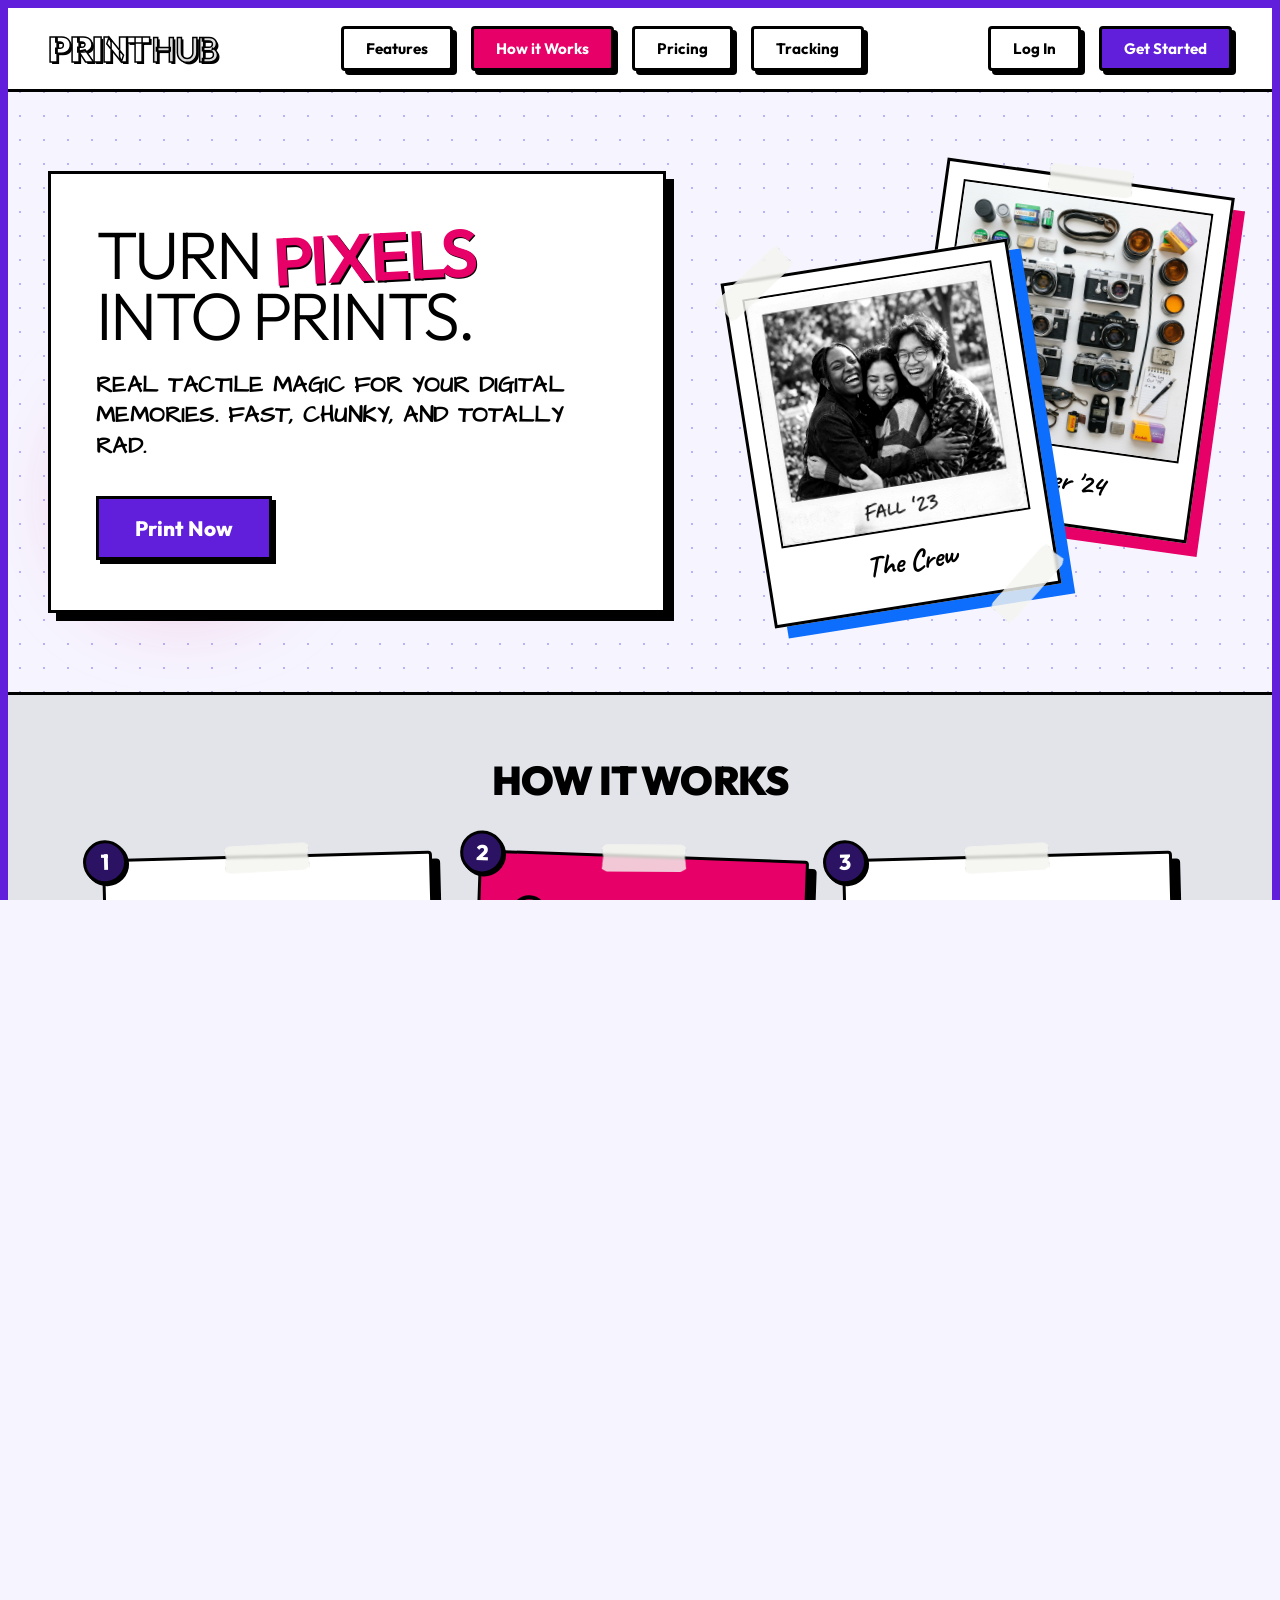
==== index.html @ 93bce0e7 "New Ui" ====
<!DOCTYPE html>
<html lang="en">
<head>
    <meta charset="UTF-8">
    <meta name="viewport" content="width=device-width, initial-scale=1.0">
    <meta name="description" content="PrintHub - Real tactile magic for your digital memories. Fast, chunky, and totally rad. Turn pixels into beautiful polaroids and prints.">
    <title>PrintHub - Turn Pixels Into Prints</title>
    <link rel="stylesheet" href="style.css">
</head>
<body>
    <!-- Main Outer Wrapper with Premium Purple Border -->
    <div class="page-wrapper">
        <!-- Background Grid & Glowing Blobs -->
        <div class="grid-overlay"></div>
        <div class="glow-blob blob-top-left"></div>
        <div class="glow-blob blob-bottom-right"></div>
        
        <!-- Floating tape strip on the left -->
        <div class="floating-tape-left"></div>

        <!-- Navigation Header -->
        <header class="main-header">
            <div class="header-container">
                <!-- Logo -->
                <a href="#" class="logo">
                    <span class="logo-text">PRINT</span><span class="logo-subtext">HUB</span>
                </a>

                <!-- Nav Menu -->
                <nav class="nav-menu">
                    <a href="#features" class="nav-btn"><span>Features</span></a>
                    <a href="#how-it-works" class="nav-btn btn-pink"><span>How it Works</span></a>
                    <a href="#pricing" class="nav-btn"><span>Pricing</span></a>
                    <a href="#tracking" class="nav-btn"><span>Tracking</span></a>
                </nav>

                <!-- Auth / CTA Actions -->
                <div class="auth-actions">
                    <a href="#login" class="nav-btn login-btn"><span>Log In</span></a>
                    <a href="#get-started" class="nav-btn cta-btn"><span>Get Started</span></a>
                </div>
                
                <!-- Mobile Menu Toggle -->
                <button class="mobile-toggle" aria-label="Toggle Menu">
                    <span class="bar"></span>
                    <span class="bar"></span>
                    <span class="bar"></span>
                </button>
            </div>
        </header>

        <!-- Hero Section -->
        <main class="hero-section">
            <div class="hero-container">
                <!-- Left Content Card -->
                <div class="hero-left-card">
                    <div class="card-content">
                        <h1 class="main-title">
                            TURN <span class="text-pink">PIXELS</span><br>INTO PRINTS.
                        </h1>
                        <p class="subtitle-text">
                            Real tactile magic for your digital memories. Fast, chunky, and totally rad.
                        </p>
                        <button class="print-now-btn">
                            Print Now
                        </button>
                    </div>
                </div>

                <!-- Right Polaroids Layout -->
                <div class="hero-right-polaroids">
                    <!-- Polaroid 1 (Summer '24 - Pink Shadow, Tilted Right) -->
                    <div class="polaroid-card polaroid-summer" id="polaroid-summer">
                        <div class="tape tape-top"></div>
                        <div class="polaroid-inner">
                            <div class="polaroid-image-wrapper">
                                <img src="assets/summer_gear.png" alt="Vintage photography gear flat lay" class="polaroid-img">
                            </div>
                            <div class="polaroid-caption">
                                Summer '24
                            </div>
                        </div>
                    </div>

                    <!-- Polaroid 2 (The Crew - Blue Shadow, Tilted Left) -->
                    <div class="polaroid-card polaroid-crew" id="polaroid-crew">
                        <div class="tape tape-top-left"></div>
                        <div class="tape tape-bottom-right"></div>
                        <div class="polaroid-inner">
                            <div class="polaroid-image-wrapper">
                                <img src="assets/the_crew.png" alt="Three friends smiling together in black and white" class="polaroid-img">
                            </div>
                            <div class="polaroid-caption">
                                The Crew
                            </div>
                        </div>
                    </div>
                </div>
            </div>
        </main>

        <!-- How It Works Section -->
        <section class="how-it-works" id="how-it-works">
            <h2 class="section-title">HOW IT WORKS</h2>
            
            <div class="steps-container">
                <!-- Step 1: Upload -->
                <div class="step-card card-tilt-left" id="step-1">
                    <span class="step-number">1</span>
                    <div class="tape tape-top"></div>
                    <div class="step-icon">
                        <!-- File Upload Icon -->
                        <svg xmlns="http://www.w3.org/2000/svg" width="38" height="38" viewBox="0 0 24 24" fill="none" stroke="#0d6efd" stroke-width="2.5" stroke-linecap="round" stroke-linejoin="round">
                            <path d="M14 2H6a2 2 0 0 0-2 2v16a2 2 0 0 0 2 2h12a2 2 0 0 0 2-2V8z"></path>
                            <polyline points="14 2 14 8 20 8"></polyline>
                            <line x1="12" y1="18" x2="12" y2="12"></line>
                            <polyline points="9 15 12 12 15 15"></polyline>
                        </svg>
                    </div>
                    <h3 class="step-title">Upload</h3>
                    <p class="step-desc">Dump your camera roll. We take JPEGs, PNGs, and HEICs.</p>
                </div>

                <!-- Step 2: Customize (Pink Background) -->
                <div class="step-card card-tilt-right step-pink" id="step-2">
                    <span class="step-number">2</span>
                    <div class="tape tape-top"></div>
                    <div class="step-icon">
                        <!-- Palette Icon -->
                        <svg xmlns="http://www.w3.org/2000/svg" width="38" height="38" viewBox="0 0 24 24" fill="none" stroke="#000" stroke-width="2.5" stroke-linecap="round" stroke-linejoin="round">
                            <path d="M12 22C17.5228 22 22 17.5228 22 12C22 6.47715 17.5228 2 12 2C6.47715 2 2 6.47715 2 12C2 14.7255 3.09032 17.1962 4.85857 19C5.03345 19.1749 5.09901 19.4318 5.02102 19.6817C4.85333 20.2185 4.96558 20.8021 5.37279 21.2093C5.78 21.6166 6.36359 21.7288 6.90042 21.5611C7.1503 21.4831 7.40726 21.5487 7.58214 21.7236C9.38597 23.5274 11.8745 22.0003 12 22Z"></path>
                            <circle cx="7.5" cy="10.5" r="1.5" fill="#000"></circle>
                            <circle cx="11.5" cy="7.5" r="1.5" fill="#000"></circle>
                            <circle cx="16.5" cy="9.5" r="1.5" fill="#000"></circle>
                            <circle cx="15.5" cy="14.5" r="1.5" fill="#000"></circle>
                        </svg>
                    </div>
                    <h3 class="step-title">Customize</h3>
                    <p class="step-desc">Add text, stickers, and zine-style borders to make it yours.</p>
                </div>

                <!-- Step 3: Receive -->
                <div class="step-card card-tilt-left" id="step-3">
                    <span class="step-number">3</span>
                    <div class="tape tape-top"></div>
                    <div class="step-icon">
                        <!-- Delivery Truck Icon -->
                        <svg xmlns="http://www.w3.org/2000/svg" width="38" height="38" viewBox="0 0 24 24" fill="none" stroke="#0d6efd" stroke-width="2.5" stroke-linecap="round" stroke-linejoin="round">
                            <rect x="1" y="3" width="15" height="13"></rect>
                            <polygon points="16 8 20 8 23 11 23 16 16 16 16 8"></polygon>
                            <circle cx="5.5" cy="18.5" r="2.5"></circle>
                            <circle cx="18.5" cy="18.5" r="2.5"></circle>
                        </svg>
                    </div>
                    <h3 class="step-title">Receive</h3>
                    <p class="step-desc">Get a chunky, physical package delivered to your door in days.</p>
                </div>
            </div>
        </section>

        <!-- Make It Personal Section -->
        <section class="personal-section" id="features">
            <div class="personal-container">
                <!-- Left Column: Stack of Polaroids -->
                <div class="personal-left">
                    <div class="polaroid-stack-container">
                        <!-- Back Card 2 (Pink/Red Shadow Element) -->
                        <div class="stack-back-card-red"></div>
                        
                        <!-- Back Card 1 (Purple Border Element) -->
                        <div class="stack-back-card-purple"></div>

                        <!-- Front Card (Spotify Scan Polaroid) -->
                        <div class="stack-front-card">
                            <div class="polaroid-inner">
                                <div class="music-artwork-wrapper">
                                    <img src="assets/miss_you.png" alt="Road trip with friends at sunset" class="polaroid-img">
                                </div>
                                <div class="personal-caption">
                                    <span class="heart-icon">
                                        <svg xmlns="http://www.w3.org/2000/svg" width="16" height="16" viewBox="0 0 24 24" fill="#e60067" stroke="#e60067" stroke-width="2">
                                            <path d="M20.84 4.61a5.5 5.5 0 0 0-7.78 0L12 5.67l-1.06-1.06a5.5 5.5 0 0 0-7.78 7.78l1.06 1.06L12 21.23l7.78-7.78 1.06-1.06a5.5 5.5 0 0 0 0-7.78z"></path>
                                        </svg>
                                    </span>
                                    Miss you guys!
                                </div>
                                <!-- Spotify Scan Bar -->
                                <div class="spotify-scan-bar">
                                    <svg xmlns="http://www.w3.org/2000/svg" width="18" height="18" viewBox="0 0 24 24" fill="none" stroke="currentColor" stroke-width="2" stroke-linecap="round" stroke-linejoin="round" class="music-list-icon">
                                        <line x1="9" y1="18" x2="9" y2="8"></line>
                                        <line x1="17" y1="13" x2="17" y2="3"></line>
                                        <path d="M9 8c0-1.5 1.5-3 3-3h5v5h-5c-1.5 0-3-1.5-3-3z"></path>
                                        <circle cx="6" cy="18" r="3"></circle>
                                        <circle cx="14" cy="13" r="3"></circle>
                                    </svg>
                                    <span class="scan-text">Scan to play "Our Song"</span>
                                </div>
                            </div>
                        </div>
                    </div>
                </div>

                <!-- Right Column: Info Card -->
                <div class="personal-right">
                    <div class="personal-info-card">
                        <div class="tape tape-top"></div>
                        <h2 class="personal-title">
                            MAKE IT <span class="highlight-yellow">PERSONAL</span>
                        </h2>
                        
                        <p class="personal-subtitle">
                            Go beyond the image. We add the tactile details that make a print a keepsake.
                        </p>

                        <div class="features-list">
                            <!-- Feature 1: Handwritten Notes -->
                            <div class="feature-item">
                                <div class="feature-icon-box icon-purple">
                                    <!-- Pen Icon -->
                                    <svg xmlns="http://www.w3.org/2000/svg" width="22" height="22" viewBox="0 0 24 24" fill="none" stroke="#611fdb" stroke-width="2.5" stroke-linecap="round" stroke-linejoin="round">
                                        <path d="M12 20h9"></path>
                                        <path d="M16.5 3.5a2.121 2.121 0 0 1 3 3L7 19l-4 1 1-4L16.5 3.5z"></path>
                                    </svg>
                                </div>
                                <div class="feature-text">
                                    <h3>Handwritten Notes</h3>
                                    <p>Add a custom message printed in a realistic marker font on the back.</p>
                                </div>
                            </div>

                            <!-- Feature 2: Spotify Codes -->
                            <div class="feature-item">
                                <div class="feature-icon-box icon-pink">
                                    <!-- Scan/Spotify Wave Icon -->
                                    <svg xmlns="http://www.w3.org/2000/svg" width="22" height="22" viewBox="0 0 24 24" fill="none" stroke="#e60067" stroke-width="2.5" stroke-linecap="round" stroke-linejoin="round">
                                        <path d="M3 7V5a2 2 0 0 1 2-2h2"></path>
                                        <path d="M17 3h2a2 2 0 0 1 2 2v2"></path>
                                        <path d="M21 17v2a2 2 0 0 1-2 2h-2"></path>
                                        <path d="M7 21H5a2 2 0 0 1-2-2v-2"></path>
                                        <rect x="7" y="7" width="10" height="10" rx="1"></rect>
                                    </svg>
                                </div>
                                <div class="feature-text">
                                    <h3>Spotify Codes</h3>
                                    <p>Link a specific song or playlist directly to your photo.</p>
                                </div>
                            </div>

                            <!-- Feature 3: Vintage Tags -->
                            <div class="feature-item">
                                <div class="feature-icon-box icon-blue">
                                    <!-- Tag Icon -->
                                    <svg xmlns="http://www.w3.org/2000/svg" width="22" height="22" viewBox="0 0 24 24" fill="none" stroke="#0d6efd" stroke-width="2.5" stroke-linecap="round" stroke-linejoin="round">
                                        <path d="M20.59 13.41l-7.17 7.17a2 2 0 0 1-2.83 0L2 12V2h10l8.59 8.59a2 2 0 0 1 0 2.82z"></path>
                                        <line x1="7" y1="7" x2="7.01" y2="7"></line>
                                    </svg>
                                </div>
                                <div class="feature-text">
                                    <h3>Vintage Tags</h3>
                                    <p>Date and location stamps applied with a retro typewriter aesthetic.</p>
                                </div>
                            </div>
                        </div>
                    </div>
                </div>
            </div>
        </section>

        <!-- Track It Live Section -->
        <section class="track-live" id="tracking">
            <div class="track-live-container">
                <!-- Left Column: Tracking Intro -->
                <div class="track-live-left">
                    <div class="track-card">
                        <h2 class="track-title">
                            TRACK IT <span class="text-purple">LIVE</span>
                        </h2>
                        <p class="track-desc">
                            No boring email updates. Get real-time, sassy notifications from our Telegram bot as your prints are developed, packed, and shipped.
                        </p>
                        <button class="connect-bot-btn">
                            <!-- Bot Icon -->
                            <svg xmlns="http://www.w3.org/2000/svg" width="20" height="20" viewBox="0 0 24 24" fill="none" stroke="currentColor" stroke-width="2.5" stroke-linecap="round" stroke-linejoin="round" class="bot-icon">
                                <path d="M12 8V4H8"></path>
                                <rect x="3" y="8" width="18" height="12" rx="2"></rect>
                                <circle cx="8" cy="13" r="1.5"></circle>
                                <circle cx="16" cy="13" r="1.5"></circle>
                                <line x1="6" y1="17" x2="18" y2="17"></line>
                            </svg>
                            Connect Bot
                        </button>
                    </div>
                </div>

                <!-- Right Column: Telegram Chat Mockup -->
                <div class="track-live-right">
                    <div class="telegram-chat-card">
                        <!-- Chat Header -->
                        <div class="chat-header">
                            <div class="bot-avatar">
                                <!-- Colored Bot Avatar SVG -->
                                <svg xmlns="http://www.w3.org/2000/svg" width="22" height="22" viewBox="0 0 24 24" fill="none" stroke="#fff" stroke-width="2.5" stroke-linecap="round" stroke-linejoin="round">
                                    <rect x="3" y="11" width="18" height="10" rx="2"></rect>
                                    <circle cx="12" cy="5" r="2"></circle>
                                    <path d="M12 7v4"></path>
                                    <line x1="8" y1="16" x2="8.01" y2="16"></line>
                                    <line x1="16" y1="16" x2="16.01" y2="16"></line>
                                </svg>
                            </div>
                            <div class="bot-details">
                                <div class="bot-name">PrintHub Bot</div>
                                <div class="bot-status">Online</div>
                            </div>
                        </div>

                        <!-- Divider line -->
                        <div class="chat-divider"></div>

                        <!-- Message Thread -->
                        <div class="chat-thread">
                            <!-- Message 1 (Received) -->
                            <div class="chat-msg msg-received">
                                <p class="msg-content">Yo! Your prints are in the darkroom. 📷</p>
                                <span class="msg-time">10:42 AM</span>
                            </div>

                            <!-- Message 2 (Sent) -->
                            <div class="chat-msg msg-sent">
                                <p class="msg-content">Awesome, can't wait!</p>
                                <span class="msg-time">10:45 AM</span>
                            </div>

                            <!-- Message 3 (Received) -->
                            <div class="chat-msg msg-received">
                                <p class="msg-content">Packed and slapped with a shipping label. Tracking: #RAD12345 📦🚀</p>
                                <span class="msg-time">2:15 PM</span>
                            </div>
                        </div>
                    </div>
                </div>
            </div>
        </section>

        <!-- Testimonial Section -->
        <section class="testimonial-section" id="pricing">
            <div class="testimonial-container">
                <div class="testimonial-card">
                    <div class="tape tape-top"></div>
                    <!-- Double Quote Visual Icon SVG -->
                    <div class="quote-icon-container">
                        <svg xmlns="http://www.w3.org/2000/svg" width="60" height="60" viewBox="0 0 24 24" fill="#fbcfe8">
                            <path d="M14.017 21v-7.391c0-5.704 3.731-9.57 8.983-10.609l.995 2.151c-2.432.917-3.995 3.638-3.995 5.849h4v10h-9.983zm-14.017 0v-7.391c0-5.704 3.748-9.57 9-10.609l.996 2.151c-2.433.917-3.996 3.638-3.996 5.849h3.983v10h-9.983z"></path>
                        </svg>
                    </div>
                    <blockquote class="testimonial-quote">
                        "Honestly, getting these in the mail felt like 1998 all over again. The quality is insane and the little handwritten notes made me cry. 10/10 would print again."
                    </blockquote>
                    <div class="profile-block">
                        <img src="assets/avatar.png" alt="Sarah Jenkins portrait" class="profile-avatar">
                        <div class="profile-info">
                            <div class="profile-name">Sarah Jenkins</div>
                            <div class="profile-location">Brooklyn, NY</div>
                        </div>
                    </div>
                </div>
            </div>
        </section>

        <!-- Footer Section -->
        <footer class="footer-section">
            <div class="footer-container">
                <!-- Left copyright info block -->
                <div class="footer-card footer-left-card">
                    <h3 class="footer-logo">
                        <span class="logo-text">PRINT</span><span class="logo-subtext">HUB</span>
                    </h3>
                    <p class="footer-copy">
                        © 2026 Print Hub. Turning digital memories into tactile 3D treasures.
                    </p>
                </div>

                <!-- Right links block (Pink Background) -->
                <div class="footer-card footer-links-card">
                    <a href="#privacy" class="footer-link-btn"><span>Privacy Policy</span></a>
                    <a href="#terms" class="footer-link-btn"><span>Terms of Service</span></a>
                    <a href="#shipping" class="footer-link-btn"><span>Shipping Info</span></a>
                    <a href="#support" class="footer-link-btn"><span>Support</span></a>
                    <a href="#instagram" class="footer-link-btn btn-purple"><span>Instagram</span></a>
                </div>
            </div>
        </footer>
    </div>

    <script src="app.js"></script>
</body>
</html>
---- style.css ----
@import url('https://fonts.googleapis.com/css2?family=Outfit:wght@400;500;700;800;900&family=Architects+Daughter&family=Caveat:wght@700&display=swap');

:root {
    --bg-color: #f6f5ff;
    --primary: #611fdb;
    --primary-hover: #4d14b8;
    --pink: #e60067;
    --pink-hover: #c90059;
    --blue: #0d6efd;
    --dark: #000000;
    --light: #ffffff;
    --tape-color: rgba(245, 245, 240, 0.82);
    --border-width: 3px;
    --border-radius-sm: 4px;
    
    /* Neobrutalist Shadow styles */
    --shadow-black: 4px 4px 0px 0px var(--dark);
    --shadow-black-lg: 8px 8px 0px 0px var(--dark);
    --shadow-pink: 12px 12px 0px 0px var(--pink);
    --shadow-blue: 12px 12px 0px 0px var(--blue);
}

/* Base Styles */
* {
    box-sizing: border-box;
    margin: 0;
    padding: 0;
}

html, body {
    width: 100%;
    height: 100%;
    font-family: 'Outfit', sans-serif;
    background-color: var(--bg-color);
    overflow-x: hidden;
}

/* Page Wrapper with Purple Frame Border */
.page-wrapper {
    position: relative;
    width: 100%;
    min-height: 100vh;
    border: 8px solid var(--primary);
    display: flex;
    flex-direction: column;
    overflow: hidden;
}

/* Background Grid Overlay */
.grid-overlay {
    position: absolute;
    top: 0;
    left: 0;
    right: 0;
    bottom: 0;
    background-image: radial-gradient(#a29df5 1.5px, transparent 1.5px);
    background-size: 24px 24px;
    opacity: 0.75;
    z-index: 1;
    pointer-events: none;
}

/* Glowing Background Blobs */
.glow-blob {
    position: absolute;
    border-radius: 50%;
    filter: blur(60px);
    opacity: 0.55;
    z-index: 2;
    pointer-events: none;
}

.blob-top-left {
    top: 12%;
    left: 8%;
    width: 150px;
    height: 150px;
    background-color: var(--pink);
}

.blob-bottom-right {
    bottom: 12%;
    right: 15%;
    width: 180px;
    height: 180px;
    background-color: var(--primary);
}

/* Floating Tape Left */
.floating-tape-left {
    position: absolute;
    top: 25%;
    left: 4%;
    width: 120px;
    height: 38px;
    background-color: var(--tape-color);
    backdrop-filter: blur(1px);
    box-shadow: 0 1px 3px rgba(0,0,0,0.05);
    transform: rotate(-12deg);
    z-index: 2;
    clip-path: polygon(
        0% 12%, 8% 0%, 93% 2%, 100% 15%, 
        97% 48%, 100% 88%, 91% 100%, 7% 98%, 
        0% 85%, 3% 45%
    );
    border-left: 1.5px dashed rgba(0, 0, 0, 0.1);
    border-right: 1.5px dashed rgba(0, 0, 0, 0.1);
}

/* Main Header */
.main-header {
    position: relative;
    width: 100%;
    background-color: var(--light);
    border-bottom: var(--border-width) solid var(--dark);
    z-index: 10;
}

.header-container {
    max-width: 1400px;
    margin: 0 auto;
    padding: 18px 40px;
    display: flex;
    align-items: center;
    justify-content: space-between;
}

/* Logo */
.logo {
    display: flex;
    align-items: center;
    text-decoration: none;
    font-family: 'Outfit', sans-serif;
    font-weight: 900;
    font-size: 2.2rem;
    letter-spacing: -0.04em;
    color: var(--light);
    -webkit-text-stroke: 1.5px var(--dark);
    text-shadow: 2px 2px 0px var(--dark);
    transition: transform 0.1s ease;
}

.logo:hover {
    transform: skewX(-3deg) scale(1.02);
}

.logo-subtext {
    margin-left: 2px;
    font-weight: 500;
    color: #dedede;
}

/* Nav Menu */
.nav-menu {
    display: flex;
    gap: 18px;
}

/* Neobrutalist Button Styling */
.nav-btn {
    position: relative;
    display: inline-block;
    padding: 10px 22px;
    background-color: var(--light);
    border: var(--border-width) solid var(--dark);
    border-radius: var(--border-radius-sm);
    color: var(--dark);
    font-weight: 700;
    font-size: 0.95rem;
    text-decoration: none;
    box-shadow: 4px 4px 0px 0px var(--dark);
    transition: all 0.15s cubic-bezier(0.175, 0.885, 0.32, 1.275);
    cursor: pointer;
    overflow: hidden;
}

.nav-btn span {
    position: relative;
    z-index: 2;
}

/* Active & Hover states */
.nav-btn:hover {
    transform: translate(-2px, -2px);
    box-shadow: 6px 6px 0px 0px var(--dark);
}

.nav-btn:active {
    transform: translate(2px, 2px);
    box-shadow: 2px 2px 0px 0px var(--dark);
}

/* Colored nav buttons */
.btn-pink {
    background-color: var(--pink);
    color: var(--light);
}
.btn-pink:hover {
    background-color: var(--pink-hover);
}

.login-btn {
    background-color: var(--light);
}

.cta-btn {
    background-color: var(--primary);
    color: var(--light);
}
.cta-btn:hover {
    background-color: var(--primary-hover);
}

.auth-actions {
    display: flex;
    gap: 18px;
}

/* Mobile Menu Toggle */
.mobile-toggle {
    display: none;
    flex-direction: column;
    justify-content: space-between;
    width: 30px;
    height: 21px;
    background: transparent;
    border: none;
    cursor: pointer;
    z-index: 100;
}

.mobile-toggle .bar {
    width: 100%;
    height: 3.5px;
    background-color: var(--dark);
    border-radius: 2px;
    transition: all 0.3s ease;
}

/* Hero Section */
.hero-section {
    position: relative;
    display: flex;
    align-items: center;
    justify-content: center;
    padding: 60px 40px;
    border-bottom: var(--border-width) solid var(--dark);
    z-index: 3;
}

.hero-container {
    max-width: 1280px;
    width: 100%;
    margin: 0 auto;
    display: grid;
    grid-template-columns: 1.1fr 0.9fr;
    gap: 60px;
    align-items: center;
}

/* Left Hero Card */
.hero-left-card {
    background-color: var(--light);
    border: var(--border-width) solid var(--dark);
    box-shadow: var(--shadow-black-lg);
    padding: 50px 45px;
    position: relative;
    transition: transform 0.2s ease;
}

.hero-left-card:hover {
    transform: translate(-2px, -2px);
    box-shadow: 10px 10px 0px 0px var(--dark);
}

.main-title {
    font-size: 4.2rem;
    font-weight: 300;
    line-height: 0.9;
    letter-spacing: -0.04em;
    color: var(--dark);
    margin-bottom: 25px;
}

.text-pink {
    color: var(--pink);
    position: relative;
    display: inline-block;
    transform: rotate(-3deg) translateY(2px);
    text-shadow: 1.5px 1.5px 0px var(--dark);
    font-weight: 600;
}

.subtitle-text {
    font-family: 'Architects Daughter', cursive;
    font-size: 1.45rem;
    font-weight: 700;
    line-height: 1.3;
    color: var(--dark);
    letter-spacing: 0.02em;
    margin-bottom: 35px;
    max-width: 480px;
    text-transform: uppercase;
}

/* Hero CTA Print Now Button */
.print-now-btn {
    font-family: 'Outfit', sans-serif;
    padding: 16px 36px;
    font-size: 1.3rem;
    font-weight: 800;
    color: var(--light);
    background-color: var(--primary);
    border: var(--border-width) solid var(--dark);
    box-shadow: var(--shadow-black);
    cursor: pointer;
    transition: all 0.15s cubic-bezier(0.175, 0.885, 0.32, 1.275);
}

.print-now-btn:hover {
    background-color: var(--primary-hover);
    transform: translate(-3px, -3px);
    box-shadow: 7px 7px 0px 0px var(--dark);
}

.print-now-btn:active {
    transform: translate(2px, 2px);
    box-shadow: 2px 2px 0px 0px var(--dark);
}

/* Right Polaroid Layout */
.hero-right-polaroids {
    position: relative;
    height: 480px;
    display: flex;
    justify-content: center;
    align-items: center;
}

/* Polaroid Card styling */
.polaroid-card {
    position: absolute;
    background-color: var(--light);
    border: var(--border-width) solid var(--dark);
    padding: 16px 16px 24px 16px;
    width: 290px;
    transition: all 0.3s cubic-bezier(0.175, 0.885, 0.32, 1.275);
    cursor: pointer;
}

.polaroid-inner {
    display: flex;
    flex-direction: column;
    align-items: center;
    width: 100%;
}

.polaroid-image-wrapper {
    width: 100%;
    aspect-ratio: 1 / 1;
    border: 2px solid var(--dark);
    overflow: hidden;
    background-color: #eee;
    position: relative;
}

.polaroid-img {
    width: 100%;
    height: 100%;
    object-fit: cover;
    display: block;
}

.polaroid-caption {
    font-family: 'Caveat', cursive;
    font-size: 1.85rem;
    color: var(--dark);
    margin-top: 14px;
    font-weight: 700;
    letter-spacing: -0.02em;
    text-align: center;
}

/* Polaroid 1 (Summer '24) specifics */
.polaroid-summer {
    top: 5%;
    right: 4%;
    transform: rotate(8deg);
    box-shadow: var(--shadow-pink);
    z-index: 5;
}

.polaroid-summer:hover {
    transform: rotate(4deg) scale(1.03) translate(-5px, -5px);
    box-shadow: 16px 16px 0px 0px var(--pink);
    z-index: 11;
}

/* Polaroid 2 (The Crew) specifics */
.polaroid-crew {
    bottom: 5%;
    left: 4%;
    transform: rotate(-9deg);
    box-shadow: var(--shadow-blue);
    z-index: 10;
}

.polaroid-crew .polaroid-img {
    filter: grayscale(100%) contrast(1.1);
}

.polaroid-crew:hover {
    transform: rotate(-4deg) scale(1.03) translate(-5px, -5px);
    box-shadow: 16px 16px 0px 0px var(--blue);
    z-index: 12;
}

/* Scotch Tape Elements */
.tape {
    position: absolute;
    width: 85px;
    height: 28px;
    background-color: var(--tape-color);
    backdrop-filter: blur(1px);
    box-shadow: 0 1px 3px rgba(0,0,0,0.05);
    z-index: 15;
    pointer-events: none;
    clip-path: polygon(
        0% 10%, 6% 0%, 94% 2%, 100% 12%, 
        98% 46%, 100% 88%, 93% 100%, 6% 98%, 
        0% 88%, 2% 45%
    );
    border-left: 1.5px dashed rgba(0, 0, 0, 0.12);
    border-right: 1.5px dashed rgba(0, 0, 0, 0.12);
}

/* Tape positions */
.tape-top {
    top: -14px;
    left: 50%;
    transform: translateX(-50%) rotate(-2deg);
}

.tape-top-left {
    top: -12px;
    left: -12px;
    transform: rotate(-35deg);
}

.tape-bottom-right {
    bottom: -12px;
    right: -12px;
    transform: rotate(-40deg);
}


/* ==========================================================
   How It Works Section
   ========================================================== */
.how-it-works {
    position: relative;
    background-color: #e2e4e9;
    border-bottom: var(--border-width) solid var(--dark);
    padding: 60px 40px 80px 40px;
    z-index: 3;
    text-align: center;
}

.section-title {
    font-size: 2.5rem;
    font-weight: 900;
    letter-spacing: -0.02em;
    color: var(--dark);
    margin-bottom: 50px;
}

.steps-container {
    max-width: 1200px;
    margin: 0 auto;
    display: flex;
    justify-content: center;
    gap: 40px;
    flex-wrap: wrap;
}

/* Step Cards */
.step-card {
    position: relative;
    background-color: var(--light);
    border: var(--border-width) solid var(--dark);
    box-shadow: var(--shadow-black-lg);
    padding: 40px 30px;
    width: 330px;
    border-radius: var(--border-radius-sm);
    display: flex;
    flex-direction: column;
    align-items: flex-start;
    text-align: left;
    transition: all 0.25s cubic-bezier(0.175, 0.885, 0.32, 1.275);
}

.step-card:hover {
    transform: scale(1.02) translate(-4px, -4px);
    box-shadow: 12px 12px 0px 0px var(--dark);
}

.card-tilt-left {
    transform: rotate(-1.5deg);
}

.card-tilt-right {
    transform: rotate(2deg);
}

/* Overlapping Badge */
.step-number {
    position: absolute;
    top: -22px;
    left: -22px;
    width: 44px;
    height: 44px;
    background-color: #2b1263; /* Dark purple */
    border: var(--border-width) solid var(--dark);
    color: var(--light);
    font-size: 1.35rem;
    font-weight: 800;
    border-radius: 50%;
    display: flex;
    align-items: center;
    justify-content: center;
    box-shadow: 2px 2px 0px 0px var(--dark);
    z-index: 10;
}

.step-icon {
    margin-bottom: 20px;
    display: flex;
    align-items: center;
    justify-content: center;
}

.step-title {
    font-size: 1.6rem;
    font-weight: 800;
    color: var(--dark);
    margin-bottom: 12px;
}

.step-desc {
    font-size: 1.05rem;
    line-height: 1.45;
    color: var(--dark);
    font-weight: 500;
}

/* Step 2 (Pink Background) Specifics */
.step-pink {
    background-color: var(--pink);
    color: var(--light);
}

.step-pink .step-title,
.step-pink .step-desc {
    color: var(--light);
}

.step-pink .step-icon svg {
    stroke: var(--dark);
}


/* ==========================================================
   Make It Personal Section
   ========================================================== */
.personal-section {
    position: relative;
    padding: 80px 40px;
    border-bottom: var(--border-width) solid var(--dark);
    z-index: 3;
}

.personal-container {
    max-width: 1200px;
    margin: 0 auto;
    display: grid;
    grid-template-columns: 1fr 1.1fr;
    gap: 80px;
    align-items: center;
}

/* Left Column: Polaroid Stack styling */
.personal-left {
    display: flex;
    justify-content: center;
    align-items: center;
    height: 440px;
}

.polaroid-stack-container {
    position: relative;
    width: 300px;
    height: 370px;
}

/* Back Card 2 (Red border stack) */
.stack-back-card-red {
    position: absolute;
    top: 5px;
    left: 5px;
    width: 100%;
    height: 100%;
    background-color: var(--light);
    border: var(--border-width) solid var(--dark);
    transform: rotate(-10deg) translate(-10px, 12px);
    box-shadow: 6px 6px 0 0 var(--pink);
    z-index: 2;
}

/* Back Card 1 (Purple border stack) */
.stack-back-card-purple {
    position: absolute;
    top: 0;
    left: 0;
    width: 100%;
    height: 100%;
    background-color: var(--light);
    border: var(--border-width) solid var(--dark);
    transform: rotate(-4deg) translate(-8px, 2px);
    box-shadow: 6px 6px 0 0 var(--primary);
    z-index: 3;
}

/* Front Card (Spotify Link Polaroid) */
.stack-front-card {
    position: absolute;
    top: 0;
    left: 0;
    width: 100%;
    height: 100%;
    background-color: var(--light);
    border: var(--border-width) solid var(--dark);
    box-shadow: var(--shadow-black-lg);
    padding: 16px;
    transform: rotate(5deg) translate(8px, -5px);
    z-index: 4;
    transition: all 0.3s cubic-bezier(0.175, 0.885, 0.32, 1.275);
    cursor: pointer;
}

.stack-front-card:hover {
    transform: rotate(2deg) scale(1.03) translate(3px, -8px);
    box-shadow: 12px 12px 0 0 var(--dark);
    z-index: 10;
}

.music-artwork-wrapper {
    width: 100%;
    aspect-ratio: 1.12 / 1;
    border: 2px solid var(--dark);
    overflow: hidden;
    position: relative;
}

/* Retro striped teal background */
.teal-gradient-pattern {
    width: 100%;
    height: 100%;
    background: linear-gradient(135deg, #7ee8fa 0%, #80f3b9 100%);
    background-image: repeating-linear-gradient(
        45deg,
        rgba(0, 0, 0, 0.05),
        rgba(0, 0, 0, 0.05) 4px,
        transparent 4px,
        transparent 8px
    ), linear-gradient(135deg, #7ee8fa 0%, #80f3b9 100%);
}

.personal-caption {
    font-family: 'Caveat', cursive;
    font-size: 1.8rem;
    color: var(--dark);
    margin-top: 10px;
    font-weight: 700;
    text-align: center;
    display: flex;
    align-items: center;
    justify-content: center;
    gap: 8px;
}

.heart-icon {
    display: flex;
    align-items: center;
}

/* Spotify Scan bar */
.spotify-scan-bar {
    margin-top: 12px;
    width: 100%;
    background-color: #e5e7eb;
    border: 2px solid var(--dark);
    padding: 8px 12px;
    display: flex;
    align-items: center;
    gap: 8px;
    font-weight: 700;
    font-size: 0.85rem;
    color: var(--dark);
    box-shadow: 2px 2px 0 0 var(--dark);
}

.music-list-icon {
    flex-shrink: 0;
}

.scan-text {
    white-space: nowrap;
    overflow: hidden;
    text-overflow: ellipsis;
}


/* Right Column: Info Card */
.personal-info-card {
    background-color: var(--light);
    border: var(--border-width) solid var(--dark);
    box-shadow: var(--shadow-black-lg);
    padding: 50px 45px;
    position: relative;
    border-radius: var(--border-radius-sm);
}

.personal-title {
    font-size: 2.6rem;
    font-weight: 900;
    letter-spacing: -0.03em;
    color: var(--dark);
    margin-bottom: 20px;
}

/* Yellow Highlight Box */
.highlight-yellow {
    background-color: #fef08a; /* Soft bright yellow */
    border: 2.5px solid var(--dark);
    display: inline-block;
    padding: 2px 14px;
    transform: rotate(-1.5deg);
    color: var(--dark);
    margin-left: 4px;
    box-shadow: 2px 2px 0 0 var(--dark);
}

.personal-subtitle {
    font-size: 1.15rem;
    line-height: 1.5;
    color: #4b5563; /* Gray text */
    font-weight: 600;
    margin-bottom: 40px;
}

/* Features List layout */
.features-list {
    display: flex;
    flex-direction: column;
    gap: 28px;
}

.feature-item {
    display: flex;
    align-items: flex-start;
    gap: 20px;
}

.feature-icon-box {
    flex-shrink: 0;
    width: 44px;
    height: 44px;
    display: flex;
    align-items: center;
    justify-content: center;
}

.feature-text h3 {
    font-size: 1.25rem;
    font-weight: 800;
    color: var(--dark);
    margin-bottom: 6px;
}

.feature-text p {
    font-size: 1rem;
    line-height: 1.45;
    color: #4b5563;
    font-weight: 500;
}


/* ==========================================================
   Track It Live Section
   ========================================================== */
.track-live {
    position: relative;
    background-color: var(--blue);
    border-bottom: var(--border-width) solid var(--dark);
    padding: 80px 40px;
    z-index: 3;
}

.track-live-container {
    max-width: 1200px;
    margin: 0 auto;
    display: grid;
    grid-template-columns: 1.1fr 0.9fr;
    gap: 60px;
    align-items: center;
}

/* Left side Card */
.track-card {
    background-color: var(--light);
    border: var(--border-width) solid var(--dark);
    box-shadow: var(--shadow-black-lg);
    padding: 50px 45px;
    position: relative;
}

.track-title {
    font-size: 3rem;
    font-weight: 900;
    letter-spacing: -0.04em;
    color: var(--dark);
    margin-bottom: 20px;
}

.track-title .text-purple {
    color: var(--primary);
}

.track-desc {
    font-size: 1.25rem;
    line-height: 1.45;
    color: var(--dark);
    font-weight: 600;
    margin-bottom: 35px;
}

/* Connect Bot Button */
.connect-bot-btn {
    font-family: 'Outfit', sans-serif;
    display: inline-flex;
    align-items: center;
    gap: 10px;
    padding: 16px 32px;
    font-size: 1.2rem;
    font-weight: 800;
    color: var(--light);
    background-color: #1a1a1a;
    border: var(--border-width) solid var(--dark);
    box-shadow: 4px 4px 0 0 var(--dark);
    cursor: pointer;
    transition: all 0.15s cubic-bezier(0.175, 0.885, 0.32, 1.275);
}

.connect-bot-btn:hover {
    background-color: var(--dark);
    transform: translate(-3px, -3px);
    box-shadow: 7px 7px 0px 0px var(--dark);
}

.connect-bot-btn:active {
    transform: translate(2px, 2px);
    box-shadow: 2px 2px 0px 0px var(--dark);
}

.bot-icon {
    stroke: var(--light);
}

/* Right side Telegram mockup */
.track-live-right {
    display: flex;
    justify-content: center;
    align-items: center;
}

.telegram-chat-card {
    background-color: #f3f4f6;
    border: var(--border-width) solid var(--dark);
    box-shadow: var(--shadow-black-lg);
    padding: 24px;
    width: 100%;
    max-width: 420px;
    transform: rotate(-3deg);
    transition: all 0.3s cubic-bezier(0.175, 0.885, 0.32, 1.275);
}

.telegram-chat-card:hover {
    transform: rotate(-1deg) scale(1.02) translate(-3px, -3px);
    box-shadow: 12px 12px 0px 0px var(--dark);
}

/* Header */
.chat-header {
    display: flex;
    align-items: center;
    gap: 14px;
}

.bot-avatar {
    width: 44px;
    height: 44px;
    background-color: var(--primary);
    border: 2px solid var(--dark);
    border-radius: 50%;
    display: flex;
    align-items: center;
    justify-content: center;
    box-shadow: 2px 2px 0px 0px var(--dark);
}

.bot-details {
    display: flex;
    flex-direction: column;
}

.bot-name {
    font-weight: 800;
    font-size: 1.15rem;
    color: var(--dark);
}

.bot-status {
    color: #10b981; /* Telegram green online */
    font-weight: 700;
    font-size: 0.85rem;
}

.chat-divider {
    height: 2px;
    background-color: var(--dark);
    margin: 16px -24px;
}

/* Thread list */
.chat-thread {
    display: flex;
    flex-direction: column;
    gap: 16px;
}

.chat-msg {
    max-width: 85%;
    border: 2px solid var(--dark);
    box-shadow: 3px 3px 0px 0px var(--dark);
    padding: 12px 16px;
    position: relative;
    opacity: 0;
    transform: translateY(15px);
    transition: opacity 0.4s cubic-bezier(0.175, 0.885, 0.32, 1.275), transform 0.4s cubic-bezier(0.175, 0.885, 0.32, 1.275), box-shadow 0.15s ease;
}

.chat-msg.revealed {
    opacity: 1;
    transform: translateY(0);
}

.msg-content {
    font-size: 0.95rem;
    font-weight: 700;
    color: var(--dark);
    line-height: 1.35;
}

.msg-time {
    font-size: 0.72rem;
    color: #6b7280;
    font-weight: 700;
    margin-top: 6px;
    display: block;
    text-align: right;
}

/* Left (Received) message bubble */
.msg-received {
    align-self: flex-start;
    background-color: var(--light);
    border-radius: 10px 10px 10px 0px;
}

/* Right (Sent) message bubble */
.msg-sent {
    align-self: flex-end;
    background-color: #ebd7ff; /* Very soft purple background */
    border-radius: 10px 10px 0px 10px;
}


/* ==========================================================
   Testimonial Section
   ========================================================== */
.testimonial-section {
    position: relative;
    padding: 100px 40px;
    z-index: 3;
    display: flex;
    justify-content: center;
    align-items: center;
}

.testimonial-container {
    max-width: 1200px;
    width: 100%;
}

.testimonial-card {
    position: relative;
    background-color: var(--light);
    border: var(--border-width) solid var(--dark);
    box-shadow: var(--shadow-black-lg);
    padding: 60px 70px 50px 70px;
    max-width: 900px;
    margin: 0 auto;
    border-radius: var(--border-radius-sm);
    transition: transform 0.25s ease;
}

.testimonial-card:hover {
    transform: translate(-3px, -3px);
    box-shadow: 12px 12px 0px 0px var(--dark);
}

.quote-icon-container {
    position: absolute;
    top: 25px;
    left: 35px;
    pointer-events: none;
    z-index: 1;
}

.testimonial-quote {
    font-family: 'Architects Daughter', cursive;
    font-size: 1.7rem;
    font-weight: 700;
    line-height: 1.4;
    color: var(--dark);
    text-transform: uppercase;
    text-align: left;
    position: relative;
    z-index: 2;
    margin-bottom: 35px;
    padding-left: 20px;
    letter-spacing: 0.01em;
}

/* User profile wrapper */
.profile-block {
    display: flex;
    flex-direction: column;
    align-items: center;
    justify-content: center;
    gap: 12px;
    position: relative;
    z-index: 2;
}

.profile-avatar {
    width: 68px;
    height: 68px;
    border-radius: 50%;
    border: var(--border-width) solid var(--dark);
    box-shadow: 3px 3px 0 0 var(--dark);
    object-fit: cover;
}

.profile-info {
    text-align: center;
}

.profile-name {
    font-size: 1.2rem;
    font-weight: 900;
    color: var(--dark);
    margin-bottom: 2px;
}

.profile-location {
    font-size: 0.85rem;
    color: #5b6271;
    font-weight: 700;
}


/* ==========================================================
   Footer Section
   ========================================================== */
.footer-section {
    position: relative;
    border-top: var(--border-width) solid var(--dark);
    padding: 80px 40px 100px 40px;
    z-index: 3;
}

.footer-container {
    max-width: 1200px;
    margin: 0 auto;
    display: flex;
    justify-content: space-between;
    align-items: stretch;
    gap: 40px;
}

/* Left Card: Info */
.footer-left-card {
    background-color: var(--light);
    border: var(--border-width) solid var(--dark);
    box-shadow: var(--shadow-black-lg);
    padding: 35px;
    width: 380px;
    border-radius: var(--border-radius-sm);
    display: flex;
    flex-direction: column;
    justify-content: center;
}

.footer-logo {
    display: flex;
    align-items: center;
    font-family: 'Outfit', sans-serif;
    font-weight: 900;
    font-size: 2.2rem;
    letter-spacing: -0.04em;
    color: var(--primary);
    margin-bottom: 15px;
}

.footer-copy {
    font-family: 'Architects Daughter', cursive;
    font-size: 1.05rem;
    font-weight: 700;
    line-height: 1.4;
    color: var(--dark);
    text-transform: uppercase;
}

/* Right Card: Links (Pink Card) */
.footer-links-card {
    background-color: var(--pink);
    border: var(--border-width) solid var(--dark);
    box-shadow: var(--shadow-black-lg);
    padding: 35px;
    border-radius: var(--border-radius-sm);
    flex: 1;
    display: flex;
    flex-direction: row;
    flex-wrap: wrap;
    justify-content: center;
    align-items: center;
    align-content: center;
    gap: 14px;
}

/* Link Button */
.footer-link-btn {
    position: relative;
    display: inline-block;
    padding: 8px 18px;
    background-color: var(--light);
    border: 2.5px solid var(--dark);
    border-radius: var(--border-radius-sm);
    color: var(--dark);
    font-weight: 800;
    font-size: 0.85rem;
    text-decoration: none;
    text-transform: uppercase;
    box-shadow: 3px 3px 0px 0px var(--dark);
    transition: all 0.12s cubic-bezier(0.175, 0.885, 0.32, 1.275);
    cursor: pointer;
}

.footer-link-btn span {
    position: relative;
    z-index: 2;
}

.footer-link-btn:hover {
    transform: translate(-2px, -2px);
    box-shadow: 5px 5px 0px 0px var(--dark);
}

.footer-link-btn:active {
    transform: translate(2px, 2px);
    box-shadow: 1px 1px 0px 0px var(--dark);
}

/* Purple modifier */
.footer-link-btn.btn-purple {
    background-color: var(--primary);
    color: var(--light);
}

.footer-link-btn.btn-purple:hover {
    background-color: var(--primary-hover);
}


/* ==========================================================
   Responsive Styles (Updates)
   ========================================================== */
@media (max-width: 1024px) {
    .hero-container {
        grid-template-columns: 1fr;
        gap: 80px;
        text-align: center;
    }
    
    .hero-left-card {
        padding: 40px 30px;
    }

    .main-title {
        font-size: 3.2rem;
    }

    .subtitle-text {
        margin-left: auto;
        margin-right: auto;
        font-size: 1.3rem;
    }

    .hero-right-polaroids {
        height: 400px;
        max-width: 600px;
        margin: 0 auto;
        width: 100%;
    }

    .polaroid-card {
        width: 250px;
    }
    
    .blob-top-left {
        top: 25%;
    }

    /* Personal section responsive */
    .personal-container {
        grid-template-columns: 1fr;
        gap: 60px;
    }

    .personal-left {
        height: 380px;
    }

    .polaroid-stack-container {
        width: 260px;
        height: 320px;
    }
    
    .stack-back-card-red, 
    .stack-back-card-purple {
        width: 100%;
        height: 100%;
    }

    .personal-info-card {
        padding: 40px 30px;
    }

    /* Tracking section responsive */
    .track-live-container {
        grid-template-columns: 1fr;
        gap: 60px;
    }

    .telegram-chat-card {
        max-width: 100%;
        width: 100%;
    }

    /* Testimonial responsive */
    .testimonial-card {
        padding: 50px 40px 40px 40px;
    }

    .testimonial-quote {
        font-size: 1.4rem;
        padding-left: 10px;
    }

    /* Footer responsive */
    .footer-container {
        flex-direction: column;
        align-items: stretch;
    }

    .footer-left-card {
        width: 100%;
    }
}

@media (max-width: 768px) {
    .page-wrapper {
        border-width: 5px;
    }
    
    .header-container {
        padding: 15px 20px;
    }

    /* Mobile Nav */
    .mobile-toggle {
        display: flex;
    }

    .nav-menu {
        position: fixed;
        top: 74px;
        left: -100%;
        width: 100%;
        height: calc(100vh - 74px);
        background-color: var(--light);
        flex-direction: column;
        align-items: center;
        justify-content: center;
        gap: 30px;
        transition: left 0.3s ease;
        border-top: var(--border-width) solid var(--dark);
        z-index: 90;
    }

    .nav-menu.active {
        left: 0;
    }

    .auth-actions {
        display: none;
    }

    .nav-btn {
        width: 80%;
        text-align: center;
        font-size: 1.1rem;
    }

    .hero-section {
        padding: 40px 20px;
    }

    .main-title {
        font-size: 2.5rem;
    }

    .subtitle-text {
        font-size: 1.15rem;
    }

    .hero-right-polaroids {
        height: 350px;
    }

    .polaroid-card {
        width: 200px;
        padding: 12px 12px 18px 12px;
    }
    
    .polaroid-caption {
        font-size: 1.4rem;
        margin-top: 8px;
    }
    
    .tape {
        width: 70px;
        height: 22px;
    }
    
    .floating-tape-left {
        display: none;
    }

    /* Step cards mobile spacing */
    .how-it-works {
        padding: 50px 20px;
    }
    
    .steps-container {
        gap: 50px;
    }
    
    .step-card {
        width: 100%;
        max-width: 340px;
    }
    
    /* Personal mobile styling */
    .personal-section {
        padding: 50px 20px;
    }
    
    .personal-title {
        font-size: 2rem;
    }

    /* Tracking section mobile */
    .track-live {
        padding: 50px 20px;
    }

    .track-title {
        font-size: 2.2rem;
    }

    .track-card {
        padding: 40px 24px;
    }

    /* Testimonial mobile */
    .testimonial-section {
        padding: 60px 20px;
    }

    .testimonial-card {
        padding: 45px 24px 35px 24px;
    }

    .quote-icon-container {
        top: 20px;
        left: 20px;
    }

    .testimonial-quote {
        font-size: 1.2rem;
        margin-bottom: 25px;
        padding-left: 0;
    }

    /* Footer mobile */
    .footer-section {
        padding: 60px 20px;
    }

    .footer-links-card {
        padding: 24px;
    }
}

@media (max-width: 480px) {
    .main-title {
        font-size: 2.2rem;
    }
    
    .hero-right-polaroids {
        height: 300px;
    }
    
    .polaroid-card {
        width: 170px;
    }
    
    .polaroid-caption {
        font-size: 1.25rem;
    }
}
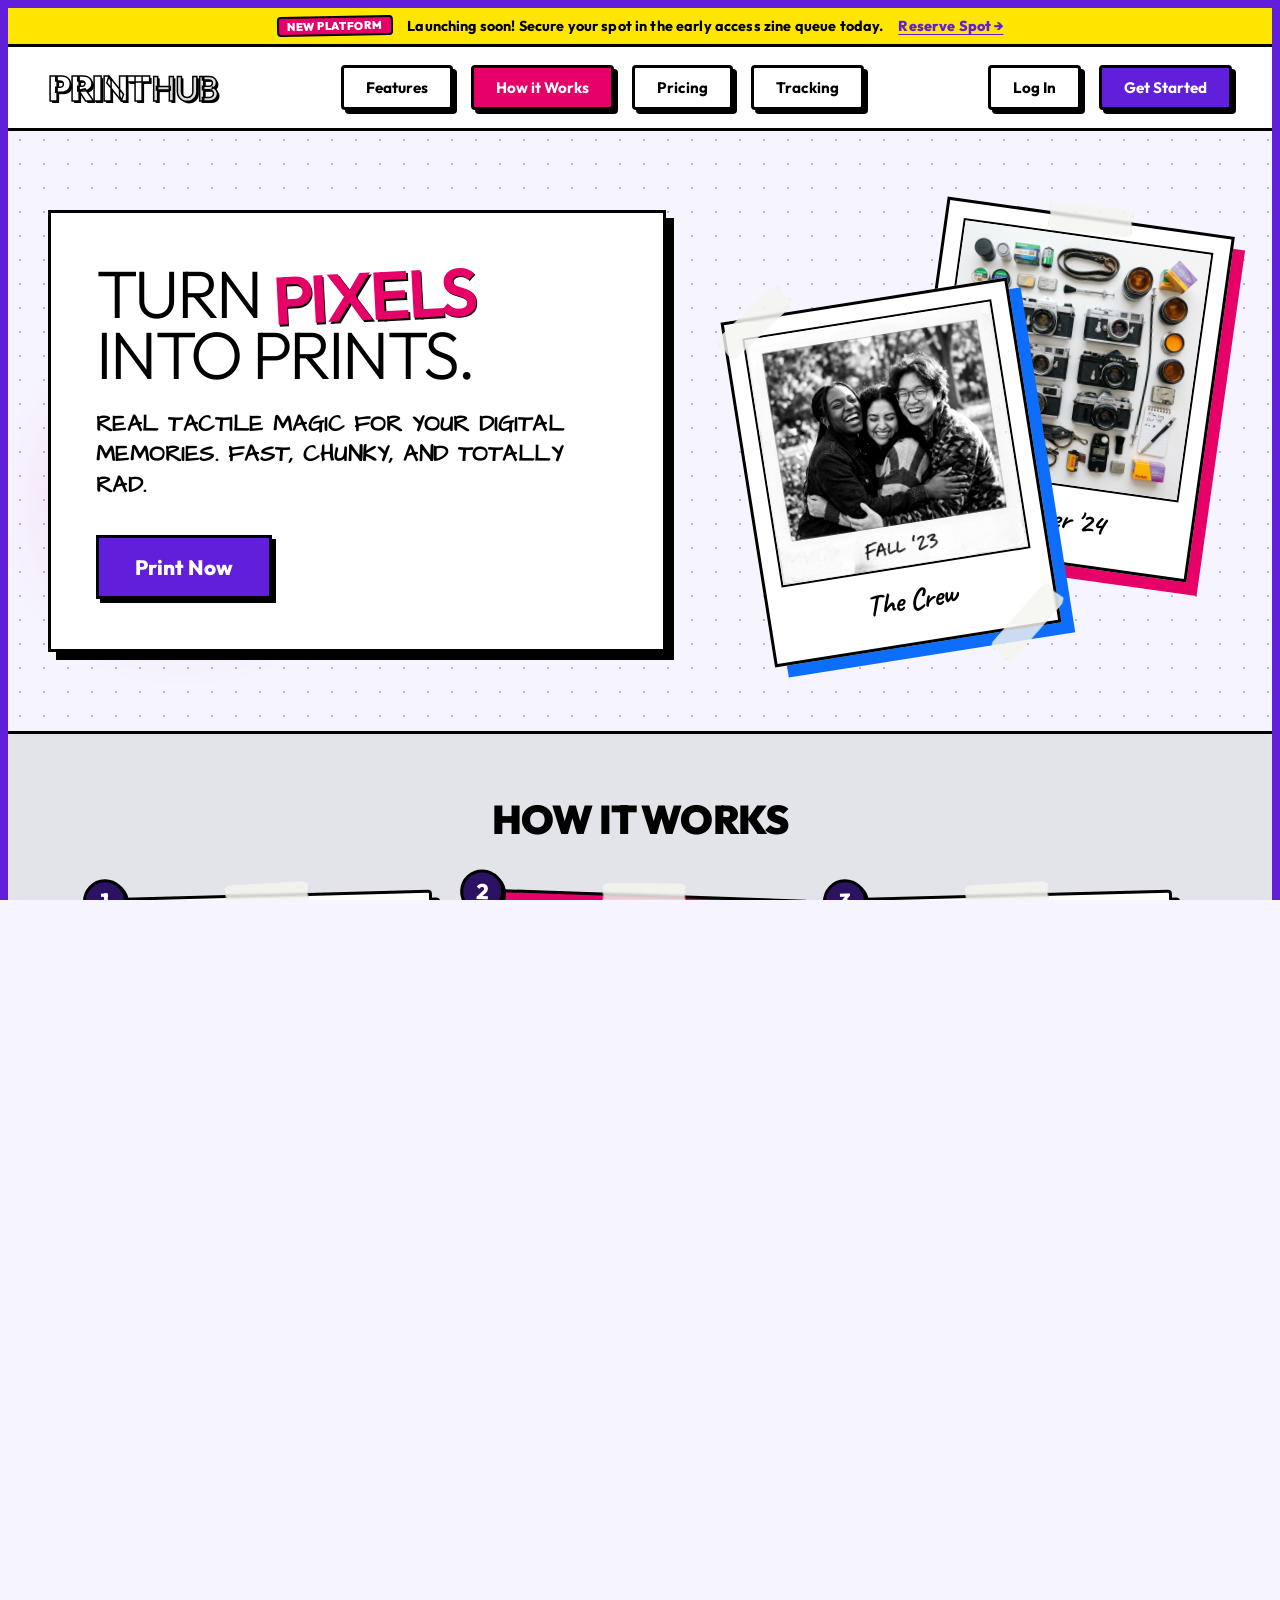
==== commit b0028b82: "add coming soon banner" ====
--- a/index.html
+++ b/index.html
@@ -10,6 +10,13 @@
 <body>
     <!-- Main Outer Wrapper with Premium Purple Border -->
     <div class="page-wrapper">
+        <!-- Sub Header Bar -->
+        <div class="sub-header-bar">
+            <span class="sub-header-tag">NEW PLATFORM</span>
+            <span class="sub-header-text">Launching soon! Secure your spot in the early access zine queue today.</span>
+            <a href="#get-started" class="sub-header-link">Reserve Spot &rarr;</a>
+        </div>
+
         <!-- Background Grid & Glowing Blobs -->
         <div class="grid-overlay"></div>
         <div class="glow-blob blob-top-left"></div>
@@ -48,6 +55,7 @@
                 </button>
             </div>
         </header>
+
 
         <!-- Hero Section -->
         <main class="hero-section">
@@ -391,6 +399,27 @@
         </footer>
     </div>
 
+    <!-- Coming Soon Screen Modal -->
+    <div class="coming-soon-modal" id="coming-soon-modal">
+        <div class="modal-overlay"></div>
+        <div class="modal-card">
+            <!-- Decorative Polaroid tape strip -->
+            <div class="tape tape-top"></div>
+            
+            <button class="modal-close" aria-label="Close modal">
+                <svg xmlns="http://www.w3.org/2000/svg" width="18" height="18" viewBox="0 0 24 24" fill="none" stroke="currentColor" stroke-width="3" stroke-linecap="round" stroke-linejoin="round">
+                    <line x1="18" y1="6" x2="6" y2="18"></line>
+                    <line x1="6" y1="6" x2="18" y2="18"></line>
+                </svg>
+            </button>
+            
+            <span class="modal-tag">COMING SOON</span>
+            <h2 class="modal-title">THE NEW PLATFORM</h2>
+            <p class="modal-text">We are launching our brand new digital printing platform soon! Secure your spot in the early access queue to turn pixels into physical zines.</p>
+            <a href="#get-started" class="modal-btn"><span>Get Access Now</span></a>
+        </div>
+    </div>
+
     <script src="app.js"></script>
 </body>
 </html>
--- a/style.css
+++ b/style.css
@@ -107,6 +107,217 @@
     border-right: 1.5px dashed rgba(0, 0, 0, 0.1);
 }
 
+/* Coming Soon Screen Modal */
+.coming-soon-modal {
+    position: fixed;
+    top: 0;
+    left: 0;
+    width: 100vw;
+    height: 100vh;
+    z-index: 999;
+    display: flex;
+    align-items: center;
+    justify-content: center;
+    pointer-events: none;
+    opacity: 0;
+    transition: opacity 0.3s ease;
+}
+
+.coming-soon-modal.show {
+    pointer-events: auto;
+    opacity: 1;
+}
+
+.modal-overlay {
+    position: absolute;
+    top: 0;
+    left: 0;
+    width: 100%;
+    height: 100%;
+    background-color: rgba(97, 31, 219, 0.4); /* purple tint overlay */
+    backdrop-filter: blur(4px);
+    transition: opacity 0.3s ease;
+}
+
+.modal-card {
+    position: relative;
+    background-color: var(--light);
+    border: var(--border-width) solid var(--dark);
+    box-shadow: var(--shadow-black-lg);
+    padding: 50px 40px;
+    width: 90%;
+    max-width: 480px;
+    text-align: center;
+    border-radius: var(--border-radius-sm);
+    z-index: 1000;
+    transform: scale(0.8) rotate(-3deg);
+    transition: transform 0.4s cubic-bezier(0.175, 0.885, 0.32, 1.275);
+}
+
+.coming-soon-modal.show .modal-card {
+    transform: scale(1) rotate(0deg);
+}
+
+.modal-tag {
+    background-color: var(--pink);
+    color: var(--light);
+    border: 2px solid var(--dark);
+    border-radius: var(--border-radius-sm);
+    padding: 4px 12px;
+    font-size: 0.8rem;
+    font-weight: 900;
+    letter-spacing: 0.05em;
+    box-shadow: 2px 2px 0px 0px var(--dark);
+    transform: rotate(-1.5deg);
+    display: inline-block;
+    margin-bottom: 22px;
+}
+
+.modal-title {
+    font-size: 2.2rem;
+    font-weight: 900;
+    letter-spacing: -0.02em;
+    color: var(--dark);
+    line-height: 1.1;
+    margin-bottom: 18px;
+}
+
+.modal-text {
+    font-size: 1.1rem;
+    line-height: 1.5;
+    color: #4b5563;
+    font-weight: 600;
+    margin-bottom: 30px;
+}
+
+.modal-btn {
+    position: relative;
+    display: inline-block;
+    padding: 14px 32px;
+    background-color: var(--primary);
+    border: var(--border-width) solid var(--dark);
+    border-radius: var(--border-radius-sm);
+    color: var(--light);
+    font-weight: 800;
+    font-size: 1.1rem;
+    text-decoration: none;
+    box-shadow: var(--shadow-black);
+    transition: all 0.15s cubic-bezier(0.175, 0.885, 0.32, 1.275);
+    cursor: pointer;
+}
+
+.modal-btn span {
+    position: relative;
+    z-index: 2;
+}
+
+.modal-btn:hover {
+    background-color: var(--primary-hover);
+    transform: translate(-2px, -2px);
+    box-shadow: 6px 6px 0px 0px var(--dark);
+}
+
+.modal-btn:active {
+    transform: translate(2px, 2px);
+    box-shadow: 2px 2px 0px 0px var(--dark);
+}
+
+.modal-close {
+    position: absolute;
+    right: 15px;
+    top: 15px;
+    background: transparent;
+    border: none;
+    cursor: pointer;
+    color: var(--dark);
+    display: flex;
+    align-items: center;
+    justify-content: center;
+    padding: 6px;
+    border-radius: 50%;
+    transition: all 0.2s ease;
+    z-index: 1001;
+}
+
+.modal-close:hover {
+    background-color: rgba(0, 0, 0, 0.08);
+    transform: rotate(90deg);
+}
+
+.modal-close:active {
+    transform: scale(0.9);
+}
+
+@media (max-width: 480px) {
+    .modal-card {
+        padding: 40px 24px;
+    }
+    .modal-title {
+        font-size: 1.8rem;
+    }
+    .modal-text {
+        font-size: 1rem;
+    }
+    .modal-btn {
+        padding: 12px 24px;
+        font-size: 1rem;
+    }
+}
+
+/* Sub Header Bar */
+.sub-header-bar {
+    width: 100%;
+    background-color: #ffe600; /* Neon Yellow */
+    border-bottom: var(--border-width) solid var(--dark);
+    padding: 8px 40px;
+    display: flex;
+    align-items: center;
+    justify-content: center;
+    gap: 15px;
+    font-weight: 700;
+    color: var(--dark);
+    font-size: 0.9rem;
+    letter-spacing: 0.01em;
+    z-index: 9;
+    box-sizing: border-box;
+}
+
+.sub-header-tag {
+    background-color: var(--pink);
+    color: var(--light);
+    border: 2px solid var(--dark);
+    padding: 1px 8px;
+    font-size: 0.7rem;
+    font-weight: 900;
+    letter-spacing: 0.05em;
+    text-transform: uppercase;
+    border-radius: var(--border-radius-sm);
+    display: inline-block;
+    transform: rotate(-1deg);
+}
+
+.sub-header-link {
+    color: var(--primary); /* Bright Purple */
+    text-decoration: underline;
+    text-underline-offset: 3px;
+    font-weight: 800;
+    transition: all 0.15s ease;
+}
+
+.sub-header-link:hover {
+    color: var(--primary-hover);
+    opacity: 0.85;
+}
+
+@media (max-width: 768px) {
+    .sub-header-bar {
+        padding: 8px 20px;
+        flex-direction: column;
+        text-align: center;
+        gap: 6px;
+    }
+}
+
 /* Main Header */
 .main-header {
     position: relative;
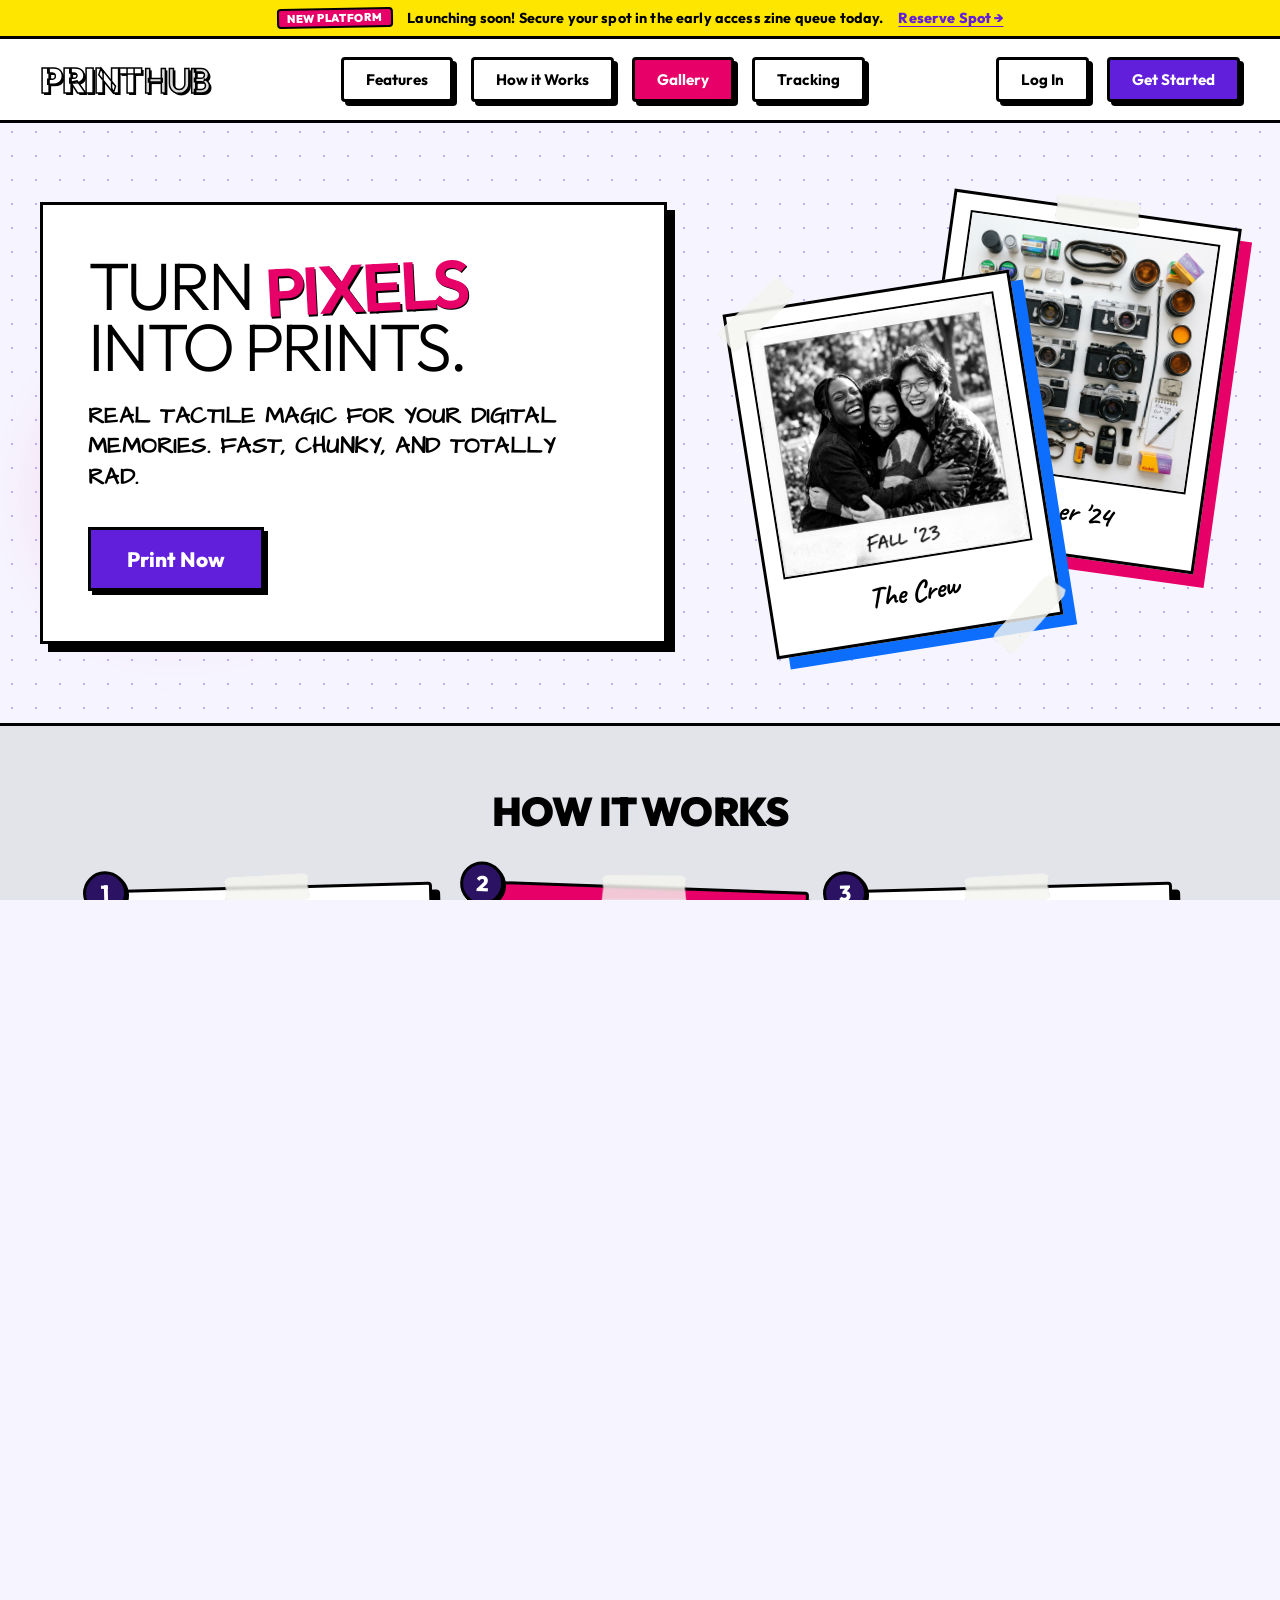
==== commit 12ac0c19: "add new page memories" ====
--- a/index.html
+++ b/index.html
@@ -1,12 +1,15 @@
 <!DOCTYPE html>
 <html lang="en">
+
 <head>
     <meta charset="UTF-8">
     <meta name="viewport" content="width=device-width, initial-scale=1.0">
-    <meta name="description" content="PrintHub - Real tactile magic for your digital memories. Fast, chunky, and totally rad. Turn pixels into beautiful polaroids and prints.">
+    <meta name="description"
+        content="PrintHub - Real tactile magic for your digital memories. Fast, chunky, and totally rad. Turn pixels into beautiful polaroids and prints.">
     <title>PrintHub - Turn Pixels Into Prints</title>
     <link rel="stylesheet" href="style.css">
 </head>
+
 <body>
     <!-- Main Outer Wrapper with Premium Purple Border -->
     <div class="page-wrapper">
@@ -21,7 +24,7 @@
         <div class="grid-overlay"></div>
         <div class="glow-blob blob-top-left"></div>
         <div class="glow-blob blob-bottom-right"></div>
-        
+
         <!-- Floating tape strip on the left -->
         <div class="floating-tape-left"></div>
 
@@ -36,9 +39,9 @@
                 <!-- Nav Menu -->
                 <nav class="nav-menu">
                     <a href="#features" class="nav-btn"><span>Features</span></a>
-                    <a href="#how-it-works" class="nav-btn btn-pink"><span>How it Works</span></a>
-                    <a href="#pricing" class="nav-btn"><span>Pricing</span></a>
-                    <a href="#tracking" class="nav-btn"><span>Tracking</span></a>
+                    <a href="#how-it-works" class="nav-btn"><span>How it Works</span></a>
+                    <a href="memories.html" class="nav-btn btn-pink"><span>Gallery</span></a>
+                    <a href="tracking.html" class="nav-btn"><span>Tracking</span></a>
                 </nav>
 
                 <!-- Auth / CTA Actions -->
@@ -46,7 +49,7 @@
                     <a href="#login" class="nav-btn login-btn"><span>Log In</span></a>
                     <a href="#get-started" class="nav-btn cta-btn"><span>Get Started</span></a>
                 </div>
-                
+
                 <!-- Mobile Menu Toggle -->
                 <button class="mobile-toggle" aria-label="Toggle Menu">
                     <span class="bar"></span>
@@ -82,7 +85,8 @@
                         <div class="tape tape-top"></div>
                         <div class="polaroid-inner">
                             <div class="polaroid-image-wrapper">
-                                <img src="assets/summer_gear.png" alt="Vintage photography gear flat lay" class="polaroid-img">
+                                <img src="assets/summer_gear.png" alt="Vintage photography gear flat lay"
+                                    class="polaroid-img">
                             </div>
                             <div class="polaroid-caption">
                                 Summer '24
@@ -96,7 +100,8 @@
                         <div class="tape tape-bottom-right"></div>
                         <div class="polaroid-inner">
                             <div class="polaroid-image-wrapper">
-                                <img src="assets/the_crew.png" alt="Three friends smiling together in black and white" class="polaroid-img">
+                                <img src="assets/the_crew.png" alt="Three friends smiling together in black and white"
+                                    class="polaroid-img">
                             </div>
                             <div class="polaroid-caption">
                                 The Crew
@@ -110,7 +115,7 @@
         <!-- How It Works Section -->
         <section class="how-it-works" id="how-it-works">
             <h2 class="section-title">HOW IT WORKS</h2>
-            
+
             <div class="steps-container">
                 <!-- Step 1: Upload -->
                 <div class="step-card card-tilt-left" id="step-1">
@@ -118,7 +123,8 @@
                     <div class="tape tape-top"></div>
                     <div class="step-icon">
                         <!-- File Upload Icon -->
-                        <svg xmlns="http://www.w3.org/2000/svg" width="38" height="38" viewBox="0 0 24 24" fill="none" stroke="#0d6efd" stroke-width="2.5" stroke-linecap="round" stroke-linejoin="round">
+                        <svg xmlns="http://www.w3.org/2000/svg" width="38" height="38" viewBox="0 0 24 24" fill="none"
+                            stroke="#0d6efd" stroke-width="2.5" stroke-linecap="round" stroke-linejoin="round">
                             <path d="M14 2H6a2 2 0 0 0-2 2v16a2 2 0 0 0 2 2h12a2 2 0 0 0 2-2V8z"></path>
                             <polyline points="14 2 14 8 20 8"></polyline>
                             <line x1="12" y1="18" x2="12" y2="12"></line>
@@ -135,8 +141,11 @@
                     <div class="tape tape-top"></div>
                     <div class="step-icon">
                         <!-- Palette Icon -->
-                        <svg xmlns="http://www.w3.org/2000/svg" width="38" height="38" viewBox="0 0 24 24" fill="none" stroke="#000" stroke-width="2.5" stroke-linecap="round" stroke-linejoin="round">
-                            <path d="M12 22C17.5228 22 22 17.5228 22 12C22 6.47715 17.5228 2 12 2C6.47715 2 2 6.47715 2 12C2 14.7255 3.09032 17.1962 4.85857 19C5.03345 19.1749 5.09901 19.4318 5.02102 19.6817C4.85333 20.2185 4.96558 20.8021 5.37279 21.2093C5.78 21.6166 6.36359 21.7288 6.90042 21.5611C7.1503 21.4831 7.40726 21.5487 7.58214 21.7236C9.38597 23.5274 11.8745 22.0003 12 22Z"></path>
+                        <svg xmlns="http://www.w3.org/2000/svg" width="38" height="38" viewBox="0 0 24 24" fill="none"
+                            stroke="#000" stroke-width="2.5" stroke-linecap="round" stroke-linejoin="round">
+                            <path
+                                d="M12 22C17.5228 22 22 17.5228 22 12C22 6.47715 17.5228 2 12 2C6.47715 2 2 6.47715 2 12C2 14.7255 3.09032 17.1962 4.85857 19C5.03345 19.1749 5.09901 19.4318 5.02102 19.6817C4.85333 20.2185 4.96558 20.8021 5.37279 21.2093C5.78 21.6166 6.36359 21.7288 6.90042 21.5611C7.1503 21.4831 7.40726 21.5487 7.58214 21.7236C9.38597 23.5274 11.8745 22.0003 12 22Z">
+                            </path>
                             <circle cx="7.5" cy="10.5" r="1.5" fill="#000"></circle>
                             <circle cx="11.5" cy="7.5" r="1.5" fill="#000"></circle>
                             <circle cx="16.5" cy="9.5" r="1.5" fill="#000"></circle>
@@ -153,7 +162,8 @@
                     <div class="tape tape-top"></div>
                     <div class="step-icon">
                         <!-- Delivery Truck Icon -->
-                        <svg xmlns="http://www.w3.org/2000/svg" width="38" height="38" viewBox="0 0 24 24" fill="none" stroke="#0d6efd" stroke-width="2.5" stroke-linecap="round" stroke-linejoin="round">
+                        <svg xmlns="http://www.w3.org/2000/svg" width="38" height="38" viewBox="0 0 24 24" fill="none"
+                            stroke="#0d6efd" stroke-width="2.5" stroke-linecap="round" stroke-linejoin="round">
                             <rect x="1" y="3" width="15" height="13"></rect>
                             <polygon points="16 8 20 8 23 11 23 16 16 16 16 8"></polygon>
                             <circle cx="5.5" cy="18.5" r="2.5"></circle>
@@ -173,28 +183,54 @@
                 <div class="personal-left">
                     <div class="polaroid-stack-container">
                         <!-- Back Card 2 (Pink/Red Shadow Element) -->
-                        <div class="stack-back-card-red"></div>
-                        
+                        <div class="stack-back-card-red">
+                            <div class="polaroid-inner">
+                                <div class="music-artwork-wrapper">
+                                    <img src="assets/summer_gear.png" alt="Vintage photography gear flat lay"
+                                        class="polaroid-img">
+                                </div>
+                                <div class="personal-caption">
+                                    Summer '24
+                                </div>
+                            </div>
+                        </div>
+
                         <!-- Back Card 1 (Purple Border Element) -->
-                        <div class="stack-back-card-purple"></div>
+                        <div class="stack-back-card-purple">
+                            <div class="polaroid-inner">
+                                <div class="music-artwork-wrapper">
+                                    <img src="assets/the_crew.png" alt="Three friends smiling together"
+                                        class="polaroid-img">
+                                </div>
+                                <div class="personal-caption">
+                                    The Crew
+                                </div>
+                            </div>
+                        </div>
 
                         <!-- Front Card (Spotify Scan Polaroid) -->
                         <div class="stack-front-card">
                             <div class="polaroid-inner">
                                 <div class="music-artwork-wrapper">
-                                    <img src="assets/miss_you.png" alt="Road trip with friends at sunset" class="polaroid-img">
+                                    <img src="assets/miss_you.png" alt="Road trip with friends at sunset"
+                                        class="polaroid-img">
                                 </div>
                                 <div class="personal-caption">
                                     <span class="heart-icon">
-                                        <svg xmlns="http://www.w3.org/2000/svg" width="16" height="16" viewBox="0 0 24 24" fill="#e60067" stroke="#e60067" stroke-width="2">
-                                            <path d="M20.84 4.61a5.5 5.5 0 0 0-7.78 0L12 5.67l-1.06-1.06a5.5 5.5 0 0 0-7.78 7.78l1.06 1.06L12 21.23l7.78-7.78 1.06-1.06a5.5 5.5 0 0 0 0-7.78z"></path>
+                                        <svg xmlns="http://www.w3.org/2000/svg" width="16" height="16"
+                                            viewBox="0 0 24 24" fill="#e60067" stroke="#e60067" stroke-width="2">
+                                            <path
+                                                d="M20.84 4.61a5.5 5.5 0 0 0-7.78 0L12 5.67l-1.06-1.06a5.5 5.5 0 0 0-7.78 7.78l1.06 1.06L12 21.23l7.78-7.78 1.06-1.06a5.5 5.5 0 0 0 0-7.78z">
+                                            </path>
                                         </svg>
                                     </span>
                                     Miss you guys!
                                 </div>
                                 <!-- Spotify Scan Bar -->
                                 <div class="spotify-scan-bar">
-                                    <svg xmlns="http://www.w3.org/2000/svg" width="18" height="18" viewBox="0 0 24 24" fill="none" stroke="currentColor" stroke-width="2" stroke-linecap="round" stroke-linejoin="round" class="music-list-icon">
+                                    <svg xmlns="http://www.w3.org/2000/svg" width="18" height="18" viewBox="0 0 24 24"
+                                        fill="none" stroke="currentColor" stroke-width="2" stroke-linecap="round"
+                                        stroke-linejoin="round" class="music-list-icon">
                                         <line x1="9" y1="18" x2="9" y2="8"></line>
                                         <line x1="17" y1="13" x2="17" y2="3"></line>
                                         <path d="M9 8c0-1.5 1.5-3 3-3h5v5h-5c-1.5 0-3-1.5-3-3z"></path>
@@ -213,9 +249,9 @@
                     <div class="personal-info-card">
                         <div class="tape tape-top"></div>
                         <h2 class="personal-title">
-                            MAKE IT <span class="highlight-yellow">PERSONAL</span>
+                            MAKE IT <span class="highlight-pink">PERSONAL</span>
                         </h2>
-                        
+
                         <p class="personal-subtitle">
                             Go beyond the image. We add the tactile details that make a print a keepsake.
                         </p>
@@ -225,7 +261,9 @@
                             <div class="feature-item">
                                 <div class="feature-icon-box icon-purple">
                                     <!-- Pen Icon -->
-                                    <svg xmlns="http://www.w3.org/2000/svg" width="22" height="22" viewBox="0 0 24 24" fill="none" stroke="#611fdb" stroke-width="2.5" stroke-linecap="round" stroke-linejoin="round">
+                                    <svg xmlns="http://www.w3.org/2000/svg" width="22" height="22" viewBox="0 0 24 24"
+                                        fill="none" stroke="#611fdb" stroke-width="2.5" stroke-linecap="round"
+                                        stroke-linejoin="round">
                                         <path d="M12 20h9"></path>
                                         <path d="M16.5 3.5a2.121 2.121 0 0 1 3 3L7 19l-4 1 1-4L16.5 3.5z"></path>
                                     </svg>
@@ -240,7 +278,9 @@
                             <div class="feature-item">
                                 <div class="feature-icon-box icon-pink">
                                     <!-- Scan/Spotify Wave Icon -->
-                                    <svg xmlns="http://www.w3.org/2000/svg" width="22" height="22" viewBox="0 0 24 24" fill="none" stroke="#e60067" stroke-width="2.5" stroke-linecap="round" stroke-linejoin="round">
+                                    <svg xmlns="http://www.w3.org/2000/svg" width="22" height="22" viewBox="0 0 24 24"
+                                        fill="none" stroke="#e60067" stroke-width="2.5" stroke-linecap="round"
+                                        stroke-linejoin="round">
                                         <path d="M3 7V5a2 2 0 0 1 2-2h2"></path>
                                         <path d="M17 3h2a2 2 0 0 1 2 2v2"></path>
                                         <path d="M21 17v2a2 2 0 0 1-2 2h-2"></path>
@@ -258,8 +298,12 @@
                             <div class="feature-item">
                                 <div class="feature-icon-box icon-blue">
                                     <!-- Tag Icon -->
-                                    <svg xmlns="http://www.w3.org/2000/svg" width="22" height="22" viewBox="0 0 24 24" fill="none" stroke="#0d6efd" stroke-width="2.5" stroke-linecap="round" stroke-linejoin="round">
-                                        <path d="M20.59 13.41l-7.17 7.17a2 2 0 0 1-2.83 0L2 12V2h10l8.59 8.59a2 2 0 0 1 0 2.82z"></path>
+                                    <svg xmlns="http://www.w3.org/2000/svg" width="22" height="22" viewBox="0 0 24 24"
+                                        fill="none" stroke="#0d6efd" stroke-width="2.5" stroke-linecap="round"
+                                        stroke-linejoin="round">
+                                        <path
+                                            d="M20.59 13.41l-7.17 7.17a2 2 0 0 1-2.83 0L2 12V2h10l8.59 8.59a2 2 0 0 1 0 2.82z">
+                                        </path>
                                         <line x1="7" y1="7" x2="7.01" y2="7"></line>
                                     </svg>
                                 </div>
@@ -284,11 +328,14 @@
                             TRACK IT <span class="text-purple">LIVE</span>
                         </h2>
                         <p class="track-desc">
-                            No boring email updates. Get real-time, sassy notifications from our Telegram bot as your prints are developed, packed, and shipped.
+                            No boring email updates. Get real-time, sassy notifications from our Telegram bot as your
+                            prints are developed, packed, and shipped.
                         </p>
                         <button class="connect-bot-btn">
                             <!-- Bot Icon -->
-                            <svg xmlns="http://www.w3.org/2000/svg" width="20" height="20" viewBox="0 0 24 24" fill="none" stroke="currentColor" stroke-width="2.5" stroke-linecap="round" stroke-linejoin="round" class="bot-icon">
+                            <svg xmlns="http://www.w3.org/2000/svg" width="20" height="20" viewBox="0 0 24 24"
+                                fill="none" stroke="currentColor" stroke-width="2.5" stroke-linecap="round"
+                                stroke-linejoin="round" class="bot-icon">
                                 <path d="M12 8V4H8"></path>
                                 <rect x="3" y="8" width="18" height="12" rx="2"></rect>
                                 <circle cx="8" cy="13" r="1.5"></circle>
@@ -307,7 +354,9 @@
                         <div class="chat-header">
                             <div class="bot-avatar">
                                 <!-- Colored Bot Avatar SVG -->
-                                <svg xmlns="http://www.w3.org/2000/svg" width="22" height="22" viewBox="0 0 24 24" fill="none" stroke="#fff" stroke-width="2.5" stroke-linecap="round" stroke-linejoin="round">
+                                <svg xmlns="http://www.w3.org/2000/svg" width="22" height="22" viewBox="0 0 24 24"
+                                    fill="none" stroke="#fff" stroke-width="2.5" stroke-linecap="round"
+                                    stroke-linejoin="round">
                                     <rect x="3" y="11" width="18" height="10" rx="2"></rect>
                                     <circle cx="12" cy="5" r="2"></circle>
                                     <path d="M12 7v4"></path>
@@ -340,7 +389,8 @@
 
                             <!-- Message 3 (Received) -->
                             <div class="chat-msg msg-received">
-                                <p class="msg-content">Packed and slapped with a shipping label. Tracking: #RAD12345 📦🚀</p>
+                                <p class="msg-content">Packed and slapped with a shipping label. Tracking: #RAD12345
+                                    📦🚀</p>
                                 <span class="msg-time">2:15 PM</span>
                             </div>
                         </div>
@@ -356,12 +406,16 @@
                     <div class="tape tape-top"></div>
                     <!-- Double Quote Visual Icon SVG -->
                     <div class="quote-icon-container">
-                        <svg xmlns="http://www.w3.org/2000/svg" width="60" height="60" viewBox="0 0 24 24" fill="#fbcfe8">
-                            <path d="M14.017 21v-7.391c0-5.704 3.731-9.57 8.983-10.609l.995 2.151c-2.432.917-3.995 3.638-3.995 5.849h4v10h-9.983zm-14.017 0v-7.391c0-5.704 3.748-9.57 9-10.609l.996 2.151c-2.433.917-3.996 3.638-3.996 5.849h3.983v10h-9.983z"></path>
+                        <svg xmlns="http://www.w3.org/2000/svg" width="60" height="60" viewBox="0 0 24 24"
+                            fill="#fbcfe8">
+                            <path
+                                d="M14.017 21v-7.391c0-5.704 3.731-9.57 8.983-10.609l.995 2.151c-2.432.917-3.995 3.638-3.995 5.849h4v10h-9.983zm-14.017 0v-7.391c0-5.704 3.748-9.57 9-10.609l.996 2.151c-2.433.917-3.996 3.638-3.996 5.849h3.983v10h-9.983z">
+                            </path>
                         </svg>
                     </div>
                     <blockquote class="testimonial-quote">
-                        "Honestly, getting these in the mail felt like 1998 all over again. The quality is insane and the little handwritten notes made me cry. 10/10 would print again."
+                        "Honestly, getting these in the mail felt like 1998 all over again. The quality is insane and
+                        the little handwritten notes made me cry. 10/10 would print again."
                     </blockquote>
                     <div class="profile-block">
                         <img src="assets/avatar.png" alt="Sarah Jenkins portrait" class="profile-avatar">
@@ -405,21 +459,24 @@
         <div class="modal-card">
             <!-- Decorative Polaroid tape strip -->
             <div class="tape tape-top"></div>
-            
+
             <button class="modal-close" aria-label="Close modal">
-                <svg xmlns="http://www.w3.org/2000/svg" width="18" height="18" viewBox="0 0 24 24" fill="none" stroke="currentColor" stroke-width="3" stroke-linecap="round" stroke-linejoin="round">
+                <svg xmlns="http://www.w3.org/2000/svg" width="18" height="18" viewBox="0 0 24 24" fill="none"
+                    stroke="currentColor" stroke-width="3" stroke-linecap="round" stroke-linejoin="round">
                     <line x1="18" y1="6" x2="6" y2="18"></line>
                     <line x1="6" y1="6" x2="18" y2="18"></line>
                 </svg>
             </button>
-            
+
             <span class="modal-tag">COMING SOON</span>
             <h2 class="modal-title">THE NEW PLATFORM</h2>
-            <p class="modal-text">We are launching our brand new digital printing platform soon! Secure your spot in the early access queue to turn pixels into physical zines.</p>
+            <p class="modal-text">We are launching our brand new digital printing platform soon! Secure your spot in the
+                early access queue to turn pixels into physical zines.</p>
             <a href="#get-started" class="modal-btn"><span>Get Access Now</span></a>
         </div>
     </div>
 
     <script src="app.js"></script>
 </body>
-</html>
+
+</html>
--- a/style.css
+++ b/style.css
@@ -40,7 +40,6 @@
     position: relative;
     width: 100%;
     min-height: 100vh;
-    border: 8px solid var(--primary);
     display: flex;
     flex-direction: column;
     overflow: hidden;
@@ -112,24 +111,29 @@
     position: fixed;
     top: 0;
     left: 0;
-    width: 100vw;
-    height: 100vh;
+    width: 100%;
+    height: 100%;
     z-index: 999;
     display: flex;
-    align-items: center;
+    align-items: flex-start;
     justify-content: center;
     pointer-events: none;
     opacity: 0;
-    transition: opacity 0.3s ease;
+    visibility: hidden;
+    transition: opacity 0.3s ease, visibility 0.3s ease;
+    overflow-y: auto;
+    padding: 20px 10px;
+    box-sizing: border-box;
 }
 
 .coming-soon-modal.show {
     pointer-events: auto;
     opacity: 1;
+    visibility: visible;
 }
 
 .modal-overlay {
-    position: absolute;
+    position: fixed;
     top: 0;
     left: 0;
     width: 100%;
@@ -137,6 +141,7 @@
     background-color: rgba(97, 31, 219, 0.4); /* purple tint overlay */
     backdrop-filter: blur(4px);
     transition: opacity 0.3s ease;
+    z-index: 1;
 }
 
 .modal-card {
@@ -150,6 +155,7 @@
     text-align: center;
     border-radius: var(--border-radius-sm);
     z-index: 1000;
+    margin: 20px auto;
     transform: scale(0.8) rotate(-3deg);
     transition: transform 0.4s cubic-bezier(0.175, 0.885, 0.32, 1.275);
 }
@@ -813,15 +819,24 @@
     height: 370px;
 }
 
+/* Shared Stack Card Styles */
+.stack-back-card-red,
+.stack-back-card-purple,
+.stack-front-card {
+    position: absolute;
+    width: 100%;
+    height: 100%;
+    background-color: var(--light);
+    border: var(--border-width) solid var(--dark);
+    padding: 16px;
+    cursor: pointer;
+    transition: all 0.4s cubic-bezier(0.175, 0.885, 0.32, 1.275);
+}
+
 /* Back Card 2 (Red border stack) */
 .stack-back-card-red {
-    position: absolute;
     top: 5px;
     left: 5px;
-    width: 100%;
-    height: 100%;
-    background-color: var(--light);
-    border: var(--border-width) solid var(--dark);
     transform: rotate(-10deg) translate(-10px, 12px);
     box-shadow: 6px 6px 0 0 var(--pink);
     z-index: 2;
@@ -829,13 +844,8 @@
 
 /* Back Card 1 (Purple border stack) */
 .stack-back-card-purple {
-    position: absolute;
     top: 0;
     left: 0;
-    width: 100%;
-    height: 100%;
-    background-color: var(--light);
-    border: var(--border-width) solid var(--dark);
     transform: rotate(-4deg) translate(-8px, 2px);
     box-shadow: 6px 6px 0 0 var(--primary);
     z-index: 3;
@@ -843,25 +853,31 @@
 
 /* Front Card (Spotify Link Polaroid) */
 .stack-front-card {
-    position: absolute;
     top: 0;
     left: 0;
-    width: 100%;
-    height: 100%;
-    background-color: var(--light);
-    border: var(--border-width) solid var(--dark);
     box-shadow: var(--shadow-black-lg);
-    padding: 16px;
     transform: rotate(5deg) translate(8px, -5px);
     z-index: 4;
-    transition: all 0.3s cubic-bezier(0.175, 0.885, 0.32, 1.275);
-    cursor: pointer;
-}
-
-.stack-front-card:hover {
-    transform: rotate(2deg) scale(1.03) translate(3px, -8px);
+}
+
+/* Polaroid Stack Fan Out states (Hover & Click/Mobile Active) */
+.polaroid-stack-container:hover .stack-back-card-red,
+.polaroid-stack-container.fanned .stack-back-card-red {
+    transform: rotate(-22deg) translate(-120px, 15px);
+    z-index: 5;
+}
+
+.polaroid-stack-container:hover .stack-back-card-purple,
+.polaroid-stack-container.fanned .stack-back-card-purple {
+    transform: rotate(-5deg) translate(-15px, -35px);
+    z-index: 6;
+}
+
+.polaroid-stack-container:hover .stack-front-card,
+.polaroid-stack-container.fanned .stack-front-card {
+    transform: rotate(15deg) translate(110px, -5px);
     box-shadow: 12px 12px 0 0 var(--dark);
-    z-index: 10;
+    z-index: 7;
 }
 
 .music-artwork-wrapper {
@@ -949,14 +965,14 @@
     margin-bottom: 20px;
 }
 
-/* Yellow Highlight Box */
-.highlight-yellow {
-    background-color: #fef08a; /* Soft bright yellow */
+/* Pink Highlight Box */
+.highlight-pink {
+    background-color: #e60067; /* Neon Pink */
     border: 2.5px solid var(--dark);
     display: inline-block;
     padding: 2px 14px;
     transform: rotate(-1.5deg);
-    color: var(--dark);
+    color: var(--light);
     margin-left: 4px;
     box-shadow: 2px 2px 0 0 var(--dark);
 }
@@ -1472,6 +1488,21 @@
     .stack-back-card-purple {
         width: 100%;
         height: 100%;
+    }
+
+    /* Fanned states for mobile to prevent overflow/clipping */
+    .polaroid-stack-container:hover .stack-back-card-red,
+    .polaroid-stack-container.fanned .stack-back-card-red {
+        transform: rotate(-15deg) translate(-65px, 10px) scale(0.95);
+    }
+    .polaroid-stack-container:hover .stack-back-card-purple,
+    .polaroid-stack-container.fanned .stack-back-card-purple {
+        transform: rotate(-4deg) translate(-10px, -25px) scale(0.95);
+    }
+    .polaroid-stack-container:hover .stack-front-card,
+    .polaroid-stack-container.fanned .stack-front-card {
+        transform: rotate(10deg) translate(60px, -5px) scale(0.95);
+        box-shadow: 12px 12px 0 0 var(--dark);
     }
 
     .personal-info-card {
@@ -1672,3 +1703,1564 @@
         font-size: 1.25rem;
     }
 }
+
+/* ==========================================================
+   Order Tracking Page Styles
+   ========================================================== */
+
+.tracking-section {
+    position: relative;
+    padding: 60px 40px;
+    z-index: 3;
+    display: flex;
+    flex-direction: column;
+    gap: 40px;
+    max-width: 1320px;
+    margin: 0 auto;
+    width: 100%;
+}
+
+.tracking-header {
+    text-align: center;
+    max-width: 700px;
+    margin: 0 auto 10px auto;
+}
+
+.tracking-main-title {
+    font-size: 3.5rem;
+    font-weight: 900;
+    letter-spacing: -0.03em;
+    color: var(--dark);
+    margin-bottom: 15px;
+    text-shadow: 2px 2px 0px rgba(0,0,0,0.05);
+}
+
+.tracking-subtitle {
+    font-size: 1.15rem;
+    line-height: 1.5;
+    color: #4b5563;
+    font-weight: 600;
+}
+
+.tracking-grid {
+    display: grid;
+    grid-template-columns: 1.25fr 0.75fr;
+    gap: 30px;
+    align-items: stretch;
+}
+
+/* Telegram live updates card styles */
+.telegram-card {
+    background-color: var(--light);
+    border: var(--border-width) solid var(--dark);
+    box-shadow: var(--shadow-black-lg);
+    padding: 40px;
+    position: relative;
+    border-radius: var(--border-radius-sm);
+    display: flex;
+    justify-content: space-between;
+    gap: 30px;
+    align-items: center;
+}
+
+.telegram-left {
+    flex: 1;
+    display: flex;
+    flex-direction: column;
+    gap: 20px;
+    align-items: flex-start;
+}
+
+.telegram-card-title {
+    font-size: 2.2rem;
+    font-weight: 900;
+    letter-spacing: -0.02em;
+    color: var(--dark);
+    line-height: 1.1;
+}
+
+.telegram-card-desc {
+    font-size: 1.05rem;
+    line-height: 1.5;
+    color: #4b5563;
+    font-weight: 600;
+}
+
+.telegram-btn {
+    font-family: 'Outfit', sans-serif;
+    display: inline-flex;
+    align-items: center;
+    gap: 10px;
+    padding: 14px 28px;
+    font-size: 1.1rem;
+    font-weight: 800;
+    color: var(--light);
+    background-color: var(--primary);
+    border: var(--border-width) solid var(--dark);
+    box-shadow: 4px 4px 0 0 var(--dark);
+    cursor: pointer;
+    text-decoration: none;
+    transition: all 0.15s cubic-bezier(0.175, 0.885, 0.32, 1.275);
+}
+
+.telegram-btn:hover {
+    background-color: var(--primary-hover);
+    transform: translate(-2px, -2px);
+    box-shadow: 6px 6px 0 0 var(--dark);
+}
+
+.telegram-btn:active {
+    transform: translate(2px, 2px);
+    box-shadow: 2px 2px 0 0 var(--dark);
+}
+
+.recommended-badge {
+    position: absolute;
+    top: -12px;
+    right: 25px;
+    background-color: var(--pink);
+    color: var(--light);
+    border: 2px solid var(--dark);
+    border-radius: var(--border-radius-sm);
+    padding: 4px 10px;
+    font-size: 0.72rem;
+    font-weight: 900;
+    letter-spacing: 0.05em;
+    box-shadow: 2.5px 2.5px 0px 0px var(--dark);
+    transform: rotate(1deg);
+    z-index: 10;
+}
+
+.telegram-polaroid {
+    width: 210px;
+    background-color: var(--light);
+    border: var(--border-width) solid var(--dark);
+    padding: 12px 12px 18px 12px;
+    box-shadow: var(--shadow-black);
+    transform: rotate(3deg);
+    flex-shrink: 0;
+    text-align: center;
+}
+
+.qr-code-placeholder {
+    width: 100%;
+    aspect-ratio: 1 / 1;
+    background-color: #3b3b3b;
+    border: 2px solid var(--dark);
+    display: flex;
+    align-items: center;
+    justify-content: center;
+    padding: 25px;
+}
+
+.qr-code-svg {
+    width: 100%;
+    height: 100%;
+    fill: var(--light);
+}
+
+.polaroid-caption-sm {
+    font-family: 'Caveat', cursive;
+    font-size: 1.25rem;
+    color: var(--dark);
+    margin-top: 10px;
+    font-weight: 700;
+}
+
+/* Tracking Step Instructions Row */
+.tracking-steps {
+    display: grid;
+    grid-template-columns: repeat(3, 1fr);
+    gap: 20px;
+    margin-top: 30px;
+}
+
+.tracking-step-card {
+    position: relative;
+    background-color: var(--light);
+    border: var(--border-width) solid var(--dark);
+    box-shadow: var(--shadow-black);
+    padding: 24px 20px;
+    border-radius: var(--border-radius-sm);
+    display: flex;
+    flex-direction: column;
+    align-items: flex-start;
+    text-align: left;
+}
+
+.step-card-num {
+    width: 32px;
+    height: 32px;
+    background-color: var(--primary);
+    border: 2px solid var(--dark);
+    color: var(--light);
+    font-size: 1.05rem;
+    font-weight: 900;
+    border-radius: var(--border-radius-sm);
+    display: flex;
+    align-items: center;
+    justify-content: center;
+    box-shadow: 2px 2px 0px 0px var(--dark);
+    margin-bottom: 16px;
+}
+
+.step-card-num.pink {
+    background-color: var(--pink);
+}
+
+.step-card-num.dark {
+    background-color: var(--dark);
+}
+
+.step-card-title {
+    font-size: 1.15rem;
+    font-weight: 900;
+    color: var(--dark);
+    margin-bottom: 8px;
+}
+
+.step-card-desc {
+    font-size: 0.9rem;
+    line-height: 1.4;
+    color: #4b5563;
+    font-weight: 600;
+}
+
+/* Manual search card styles */
+.manual-search-card {
+    background-color: var(--light);
+    border: var(--border-width) solid var(--dark);
+    box-shadow: 8px 8px 0px 0px var(--pink);
+    padding: 40px;
+    border-radius: var(--border-radius-sm);
+    display: flex;
+    flex-direction: column;
+}
+
+.manual-card-title {
+    font-size: 2.2rem;
+    font-weight: 900;
+    letter-spacing: -0.02em;
+    color: var(--dark);
+    line-height: 1.1;
+    margin-bottom: 12px;
+}
+
+.manual-card-desc {
+    font-size: 1.05rem;
+    line-height: 1.5;
+    color: #4b5563;
+    font-weight: 600;
+    margin-bottom: 30px;
+}
+
+.search-form {
+    display: flex;
+    flex-direction: column;
+    width: 100%;
+}
+
+.form-group {
+    display: flex;
+    flex-direction: column;
+    margin-bottom: 20px;
+}
+
+.form-label {
+    font-weight: 800;
+    font-size: 0.85rem;
+    letter-spacing: 0.05em;
+    text-transform: uppercase;
+    color: var(--dark);
+    margin-bottom: 8px;
+}
+
+.form-input {
+    width: 100%;
+    border: var(--border-width) solid var(--dark);
+    border-radius: var(--border-radius-sm);
+    padding: 14px 16px;
+    font-family: inherit;
+    font-size: 0.95rem;
+    font-weight: 600;
+    color: var(--dark);
+    background-color: #f3f4f6;
+    box-shadow: inset 2px 2px 0px rgba(0,0,0,0.05);
+    outline: none;
+    transition: background-color 0.15s ease, border-color 0.15s ease;
+}
+
+.form-input:focus {
+    background-color: var(--light);
+    border-color: var(--primary);
+}
+
+.find-order-btn {
+    font-family: 'Outfit', sans-serif;
+    width: 100%;
+    padding: 14px 20px;
+    background-color: var(--light);
+    border: var(--border-width) solid var(--dark);
+    border-radius: var(--border-radius-sm);
+    box-shadow: var(--shadow-black);
+    font-weight: 800;
+    font-size: 1.05rem;
+    color: var(--dark);
+    cursor: pointer;
+    text-transform: uppercase;
+    transition: all 0.12s cubic-bezier(0.175, 0.885, 0.32, 1.275);
+}
+
+.find-order-btn:hover {
+    transform: translate(-2px, -2px);
+    box-shadow: 6px 6px 0px 0px var(--dark);
+}
+
+.find-order-btn:active {
+    transform: translate(2px, 2px);
+    box-shadow: 2px 2px 0px 0px var(--dark);
+}
+
+.search-divider {
+    height: 1px;
+    border-top: 2px dotted #e5e7eb;
+    margin: 30px 0 20px 0;
+}
+
+.support-link-wrapper {
+    display: flex;
+    align-items: center;
+    justify-content: flex-start;
+    gap: 8px;
+}
+
+.support-icon {
+    stroke: var(--primary);
+    flex-shrink: 0;
+}
+
+.support-text {
+    font-size: 0.95rem;
+    font-weight: 700;
+    color: var(--dark);
+}
+
+.support-link {
+    color: var(--pink);
+    text-decoration: underline;
+    text-underline-offset: 2px;
+    transition: color 0.15s ease;
+}
+
+.support-link:hover {
+    color: var(--pink-hover);
+}
+
+/* Order Progress Track card styles */
+.progress-card {
+    background-color: var(--light);
+    border: var(--border-width) solid var(--dark);
+    box-shadow: var(--shadow-black-lg);
+    padding: 40px;
+    border-radius: var(--border-radius-sm);
+    display: flex;
+    flex-direction: column;
+    align-items: center;
+    width: 100%;
+}
+
+.progress-card-title {
+    font-size: 0.9rem;
+    font-weight: 800;
+    letter-spacing: 0.15em;
+    color: #4b5563;
+    text-transform: uppercase;
+    margin-bottom: 50px;
+}
+
+.timeline-container {
+    width: 100%;
+    max-width: 1000px;
+    position: relative;
+    padding: 20px 0;
+}
+
+.timeline-line {
+    position: absolute;
+    top: 38px;
+    left: 10%;
+    right: 10%;
+    height: 4px;
+    background-color: #cbd5e1;
+    z-index: 1;
+    border: 1px solid var(--dark);
+}
+
+.timeline-line-progress {
+    position: absolute;
+    top: 0;
+    left: 0;
+    height: 100%;
+    background-color: var(--dark);
+    width: 66.6%; /* Matches Step 3 In-Progress */
+    transition: width 0.8s cubic-bezier(0.4, 0, 0.2, 1);
+}
+
+.timeline-steps {
+    display: flex;
+    justify-content: space-between;
+    position: relative;
+    z-index: 2;
+}
+
+.timeline-step {
+    display: flex;
+    flex-direction: column;
+    align-items: center;
+    width: 20%;
+    text-align: center;
+}
+
+.step-icon-wrapper {
+    width: 40px;
+    height: 40px;
+    border-radius: 50%;
+    border: 2.5px solid var(--dark);
+    background-color: #fff;
+    display: flex;
+    align-items: center;
+    justify-content: center;
+    box-shadow: 2px 2px 0px 0px var(--dark);
+    margin-bottom: 12px;
+    transition: background-color 0.3s ease, border-color 0.3s ease, box-shadow 0.3s ease;
+}
+
+.timeline-step.completed .step-icon-wrapper {
+    background-color: #1a1a1a;
+    color: var(--light);
+}
+
+.timeline-step.current .step-icon-wrapper {
+    background-color: var(--primary);
+    color: var(--light);
+    position: relative;
+}
+
+.timeline-step.current .step-icon-wrapper::after {
+    content: '';
+    position: absolute;
+    width: 100%;
+    height: 100%;
+    border-radius: 50%;
+    border: 2px solid var(--primary);
+    animation: timeline-pulse 2s infinite;
+}
+
+.timeline-step.pending .step-icon-wrapper {
+    background-color: #f3f4f6;
+    color: #9ca3af;
+    border-color: #cbd5e1;
+    box-shadow: none;
+}
+
+.step-title-text {
+    font-size: 1rem;
+    font-weight: 800;
+    color: var(--dark);
+    margin-bottom: 4px;
+    line-height: 1.2;
+}
+
+.timeline-step.pending .step-title-text {
+    color: #9ca3af;
+}
+
+.step-date-text {
+    font-size: 0.8rem;
+    font-weight: 700;
+    color: #6b7280;
+}
+
+.timeline-step.current .step-date-text {
+    color: var(--primary);
+}
+
+.timeline-step.pending .step-date-text {
+    color: #9ca3af;
+}
+
+/* Animations */
+@keyframes timeline-pulse {
+    0% {
+        transform: scale(1);
+        opacity: 0.8;
+    }
+    70% {
+        transform: scale(1.4);
+        opacity: 0;
+    }
+    100% {
+        transform: scale(1.4);
+        opacity: 0;
+    }
+}
+
+/* Simulated search output notification banner */
+.status-banner {
+    width: 100%;
+    border: var(--border-width) solid var(--dark);
+    border-radius: var(--border-radius-sm);
+    padding: 16px 20px;
+    margin-bottom: 30px;
+    display: flex;
+    align-items: center;
+    gap: 12px;
+    font-weight: 700;
+    box-shadow: var(--shadow-black);
+    animation: slide-down 0.4s cubic-bezier(0.175, 0.885, 0.32, 1.275);
+}
+
+.status-banner.success {
+    background-color: #d1fae5;
+    border-color: #10b981;
+}
+
+.status-banner.error {
+    background-color: #fee2e2;
+    border-color: #ef4444;
+}
+
+@keyframes slide-down {
+    from {
+        opacity: 0;
+        transform: translateY(-10px);
+    }
+    to {
+        opacity: 1;
+        transform: translateY(0);
+    }
+}
+
+
+/* Precision details card styles */
+.precision-card {
+    position: relative;
+    background: url('assets/darkroom_bg.png') no-repeat center center / cover;
+    border: var(--border-width) solid var(--dark);
+    box-shadow: 8px 8px 0px 0px var(--primary); /* purple drop shadow */
+    border-radius: var(--border-radius-sm);
+    padding: 45px 50px;
+    display: flex;
+    justify-content: space-between;
+    align-items: center;
+    gap: 40px;
+    overflow: hidden;
+    z-index: 2;
+    transition: all 0.3s ease;
+}
+
+.precision-overlay {
+    position: absolute;
+    top: 0;
+    left: 0;
+    right: 0;
+    bottom: 0;
+    background-color: rgba(15, 12, 30, 0.75); /* Dark tint to read text clearly */
+    z-index: 1;
+}
+
+.precision-content-left {
+    position: relative;
+    z-index: 2;
+    flex: 1;
+    max-width: 650px;
+}
+
+.precision-badges {
+    display: flex;
+    gap: 10px;
+    margin-bottom: 18px;
+}
+
+.precision-badge {
+    background-color: rgba(255, 255, 255, 0.15);
+    border: 1px solid rgba(255, 255, 255, 0.3);
+    color: var(--light);
+    border-radius: 50px;
+    padding: 6px 16px;
+    font-size: 0.75rem;
+    font-weight: 800;
+    text-transform: uppercase;
+    letter-spacing: 0.05em;
+    backdrop-filter: blur(2px);
+}
+
+.precision-title {
+    font-size: 2.2rem;
+    font-weight: 900;
+    color: var(--light);
+    margin-bottom: 16px;
+    letter-spacing: -0.02em;
+    line-height: 1.1;
+}
+
+.precision-desc {
+    font-size: 0.95rem;
+    line-height: 1.55;
+    color: rgba(255, 255, 255, 0.85);
+    font-weight: 500;
+}
+
+.precision-content-right {
+    position: relative;
+    z-index: 2;
+    flex-shrink: 0;
+}
+
+.precision-polaroid {
+    position: relative;
+    background-color: var(--light);
+    border: 2px solid var(--dark);
+    padding: 10px 10px 14px 10px;
+    width: 170px;
+    transform: rotate(-5deg);
+    box-shadow: var(--shadow-black);
+    transition: all 0.3s ease;
+}
+
+.precision-polaroid:hover {
+    transform: rotate(0deg) scale(1.05);
+    box-shadow: 6px 6px 0 0 var(--dark);
+}
+
+.precision-sticker {
+    position: absolute;
+    top: -14px;
+    right: -14px;
+    background-color: var(--pink);
+    color: var(--light);
+    border: 2px solid var(--dark);
+    border-radius: 50%;
+    width: 42px;
+    height: 42px;
+    display: flex;
+    align-items: center;
+    justify-content: center;
+    font-size: 0.8rem;
+    font-weight: 900;
+    box-shadow: 2px 2px 0px 0px var(--dark);
+    z-index: 10;
+    transform: rotate(15deg);
+}
+
+/* Responsive changes for Tracking Page */
+@media (max-width: 1024px) {
+    .tracking-section {
+        padding: 40px 20px;
+    }
+    
+    .tracking-grid {
+        grid-template-columns: 1fr;
+        gap: 40px;
+    }
+    
+    .telegram-card {
+        padding: 30px;
+    }
+    
+    .manual-search-card {
+        padding: 30px;
+    }
+    
+    .timeline-line {
+        left: 10%;
+        right: 10%;
+    }
+}
+
+@media (max-width: 768px) {
+    .tracking-main-title {
+        font-size: 2.5rem;
+    }
+    
+    .telegram-card {
+        flex-direction: column;
+        align-items: stretch;
+        text-align: center;
+    }
+    
+    .telegram-left {
+        align-items: center;
+    }
+    
+    .telegram-polaroid {
+        margin: 0 auto;
+        transform: rotate(0deg);
+    }
+    
+    .tracking-steps {
+        grid-template-columns: 1fr;
+        gap: 15px;
+    }
+    
+    .timeline-container {
+        padding: 0;
+    }
+    
+    .timeline-line {
+        top: 20px;
+        bottom: 20px;
+        left: 20px;
+        right: auto;
+        width: 4px;
+        height: auto;
+    }
+    
+    .timeline-line-progress {
+        width: 100%;
+        height: 66.6%;
+    }
+    
+    .timeline-steps {
+        flex-direction: column;
+        align-items: flex-start;
+        gap: 30px;
+        padding-left: 45px;
+    }
+    
+    .timeline-step {
+        flex-direction: row;
+        text-align: left;
+        width: 100%;
+        gap: 16px;
+    }
+    
+    .step-icon-wrapper {
+        margin-bottom: 0;
+        flex-shrink: 0;
+        position: absolute;
+        left: 2px;
+    }
+
+    .precision-card {
+        flex-direction: column;
+        padding: 35px 24px;
+        text-align: center;
+        gap: 30px;
+    }
+    
+    .precision-badges {
+        justify-content: center;
+    }
+    
+    .precision-polaroid {
+        margin: 0 auto;
+        transform: rotate(0deg);
+    }
+}
+
+@media (max-width: 480px) {
+    .tracking-main-title {
+        font-size: 2rem;
+    }
+    
+    .telegram-card-title {
+        font-size: 1.8rem;
+    }
+    
+    .manual-card-title {
+        font-size: 1.8rem;
+    }
+}
+
+/* ==========================================================
+   Memories Showcase Board Section
+   ========================================================== */
+.memories-section {
+    position: relative;
+    padding: 60px 40px;
+    border-bottom: var(--border-width) solid var(--dark);
+    z-index: 3;
+    text-align: center;
+}
+
+.memories-header {
+    margin-bottom: 45px;
+}
+
+.memories-main-title {
+    font-size: 3.2rem;
+    font-weight: 900;
+    letter-spacing: -0.02em;
+    color: var(--dark);
+    margin-bottom: 15px;
+    text-transform: uppercase;
+}
+
+.memories-subtitle {
+    font-size: 1.1rem;
+    line-height: 1.5;
+    color: #4b5563;
+    font-weight: 600;
+    max-width: 680px;
+    margin: 0 auto;
+}
+
+/* Digital Pegboard Board */
+.memories-board {
+    position: relative;
+    width: 100%;
+    max-width: 1200px;
+    margin: 0 auto;
+    padding: 20px 15px;
+    overflow: visible; /* Allows pins and tape to overlap borders */
+}
+
+.board-grid-overlay {
+    display: none;
+}
+
+.board-grid {
+    position: relative;
+    display: grid;
+    grid-template-columns: repeat(4, 1fr);
+    gap: 45px 30px;
+    z-index: 2;
+}
+
+/* Polaroid Cards inside Board */
+.board-polaroid {
+    position: relative;
+    background-color: var(--light);
+    border: var(--border-width) solid var(--dark);
+    padding: 14px 14px 22px 14px;
+    box-shadow: var(--shadow-black);
+    transition: all 0.25s cubic-bezier(0.175, 0.885, 0.32, 1.2);
+    cursor: pointer;
+    display: flex;
+    flex-direction: column;
+    border-radius: var(--border-radius-sm);
+    background-clip: padding-box;
+}
+
+.board-polaroid:hover {
+    transform: scale(1.03) translate(-3px, -3px) !important;
+    box-shadow: 7px 7px 0px 0px var(--dark);
+    z-index: 10;
+}
+
+.board-polaroid.selected {
+    border-color: var(--primary);
+    box-shadow: 6px 6px 0px 0px var(--primary);
+}
+
+.board-polaroid.selected:hover {
+    box-shadow: 8px 8px 0px 0px var(--primary);
+}
+
+.board-polaroid.selected .polaroid-checkbox-overlay {
+    opacity: 1;
+}
+
+.board-polaroid.deleting {
+    transform: scale(0) rotate(15deg) !important;
+    opacity: 0;
+    transition: all 0.3s ease;
+}
+
+.polaroid-checkbox-overlay {
+    position: absolute;
+    top: 10px;
+    right: 10px;
+    background-color: var(--primary);
+    color: var(--light);
+    border: 2px solid var(--dark);
+    border-radius: 50%;
+    width: 28px;
+    height: 28px;
+    display: flex;
+    align-items: center;
+    justify-content: center;
+    opacity: 0;
+    transition: opacity 0.2s ease;
+    z-index: 5;
+    box-shadow: 2px 2px 0 var(--dark);
+}
+
+.polaroid-checkbox-overlay .check-icon {
+    width: 14px;
+    height: 14px;
+    stroke-width: 4px;
+}
+
+/* Owner Mode round Neobrutalist delete button */
+.polaroid-delete-btn {
+    position: absolute;
+    top: -12px;
+    right: -12px;
+    width: 28px;
+    height: 28px;
+    background-color: var(--light);
+    border: var(--border-width) solid var(--dark);
+    border-radius: 50%;
+    color: var(--dark);
+    font-size: 1.25rem;
+    font-weight: 800;
+    display: flex;
+    align-items: center;
+    justify-content: center;
+    cursor: pointer;
+    box-shadow: 2px 2px 0 var(--dark);
+    z-index: 10;
+    outline: none;
+    transition: all 0.15s cubic-bezier(0.175, 0.885, 0.32, 1.25);
+}
+
+.polaroid-delete-btn:hover {
+    background-color: #ef4444;
+    color: var(--light);
+    transform: scale(1.15) rotate(90deg);
+}
+
+.polaroid-delete-btn:active {
+    transform: scale(0.95);
+    box-shadow: 1px 1px 0 var(--dark);
+}
+
+/* Tape positions override */
+.board-polaroid .tape-top {
+    top: -13px;
+    left: 50%;
+    transform: translateX(-50%) rotate(-1deg);
+}
+
+/* Polaroid caption font override */
+.board-polaroid .polaroid-caption {
+    font-family: 'Caveat', cursive;
+    font-size: 1.6rem;
+    color: var(--dark);
+    margin-top: 12px;
+    font-weight: 700;
+    letter-spacing: -0.02em;
+    text-align: center;
+    text-transform: uppercase;
+}
+
+/* Add to Board Dashed Card */
+.add-card-dashed {
+    position: relative;
+    background-color: rgba(243, 244, 246, 0.45);
+    border: var(--border-width) dashed var(--primary);
+    padding: 14px 14px 22px 14px;
+    border-radius: var(--border-radius-sm);
+    cursor: pointer;
+    min-height: 300px;
+    display: flex;
+    align-items: center;
+    justify-content: center;
+    transition: all 0.25s cubic-bezier(0.175, 0.885, 0.32, 1.25);
+    box-shadow: 4px 4px 0px 0px rgba(97, 31, 219, 0.15);
+}
+
+.add-card-dashed:hover {
+    transform: scale(1.02) translate(-2px, -2px);
+    border-color: var(--pink);
+    background-color: rgba(243, 244, 246, 0.7);
+    box-shadow: 6px 6px 0px 0px rgba(230, 0, 103, 0.2);
+}
+
+.add-card-inner {
+    display: flex;
+    flex-direction: column;
+    align-items: center;
+    text-align: center;
+    color: var(--primary);
+}
+
+.add-icon-wrapper {
+    margin-bottom: 16px;
+    color: var(--primary);
+    transition: all 0.2s ease;
+}
+
+.add-card-dashed:hover .add-icon-wrapper {
+    transform: scale(1.1) rotate(5deg);
+    color: var(--pink);
+}
+
+.camera-plus-icon {
+    width: 44px;
+    height: 44px;
+}
+
+.pin-new-text {
+    font-family: 'Outfit', sans-serif;
+    font-size: 1rem;
+    font-weight: 900;
+    letter-spacing: 0.02em;
+    margin-bottom: 8px;
+}
+
+.add-to-board-text {
+    font-family: 'Outfit', sans-serif;
+    font-size: 0.8rem;
+    font-weight: 700;
+    opacity: 0.65;
+}
+
+/* Actions Section */
+.memories-actions {
+    margin-top: 50px;
+    display: flex;
+    justify-content: center;
+}
+
+.print-selected-btn {
+    font-family: 'Outfit', sans-serif;
+    padding: 16px 44px;
+    font-size: 1.3rem;
+    font-weight: 800;
+    color: var(--light);
+    background-color: var(--primary);
+    border: var(--border-width) solid var(--dark);
+    box-shadow: var(--shadow-black);
+    cursor: pointer;
+    border-radius: var(--border-radius-sm);
+    transition: all 0.15s cubic-bezier(0.175, 0.885, 0.32, 1.25);
+    outline: none;
+}
+
+.print-selected-btn:hover:not(:disabled) {
+    background-color: var(--primary-hover);
+    transform: translate(-3px, -3px);
+    box-shadow: 7px 7px 0px 0px var(--dark);
+}
+
+.print-selected-btn:active:not(:disabled) {
+    transform: translate(2px, 2px);
+    box-shadow: 2px 2px 0px 0px var(--dark);
+}
+
+/* Modal form style customization */
+.modal-custom-form {
+    max-width: 500px !important;
+}
+
+.neobrutalist-form .form-group {
+    margin-bottom: 18px;
+    text-align: left;
+}
+
+.neobrutalist-form .form-label {
+    font-family: 'Outfit', sans-serif;
+    font-size: 0.85rem;
+    font-weight: 800;
+    display: block;
+    margin-bottom: 6px;
+    letter-spacing: 0.05em;
+    color: var(--dark);
+}
+
+.neobrutalist-form .form-input {
+    width: 100%;
+    padding: 11px 14px;
+    border: var(--border-width) solid var(--dark);
+    border-radius: var(--border-radius-sm);
+    font-family: 'Outfit', sans-serif;
+    font-weight: 700;
+    font-size: 0.95rem;
+    box-shadow: 3px 3px 0 0 var(--dark);
+    outline: none;
+    background-color: var(--light);
+}
+
+.neobrutalist-form .form-input:focus {
+    border-color: var(--primary);
+}
+
+.neobrutalist-form .form-file-input {
+    width: 100%;
+    padding: 10px;
+    font-family: inherit;
+    font-weight: 700;
+    font-size: 0.9rem;
+    border: var(--border-width) dashed var(--dark);
+    border-radius: var(--border-radius-sm);
+    cursor: pointer;
+    background: #f9fafb;
+    outline: none;
+}
+
+.customization-options {
+    display: flex;
+    gap: 20px;
+    margin-bottom: 25px;
+    text-align: left;
+}
+
+.option-col {
+    flex: 1;
+}
+
+.color-options-container {
+    display: flex;
+    gap: 6px;
+    margin-top: 4px;
+}
+
+.color-option {
+    width: 26px;
+    height: 26px;
+    border-radius: 50%;
+    border: 2.2px solid var(--dark);
+    cursor: pointer;
+    box-shadow: 1px 1px 0 var(--dark);
+    position: relative;
+    padding: 0;
+    outline: none;
+    transition: transform 0.1s ease;
+}
+
+.color-option:hover {
+    transform: scale(1.1);
+}
+
+.color-option.active::after {
+    content: '';
+    position: absolute;
+    top: 50%;
+    left: 50%;
+    transform: translate(-50%, -50%);
+    width: 8px;
+    height: 8px;
+    background-color: var(--light);
+    border-radius: 50%;
+    border: 1px solid var(--dark);
+}
+
+.modal-form-actions {
+    display: flex;
+    gap: 15px;
+    margin-top: 24px;
+}
+
+.modal-cancel, .modal-submit {
+    flex: 1;
+    padding: 12px;
+    border: var(--border-width) solid var(--dark);
+    border-radius: var(--border-radius-sm);
+    font-family: 'Outfit', sans-serif;
+    font-weight: 800;
+    font-size: 1rem;
+    cursor: pointer;
+    box-shadow: 3px 3px 0 var(--dark);
+    transition: all 0.15s ease;
+    outline: none;
+}
+
+.modal-cancel {
+    background-color: var(--light);
+    color: var(--dark);
+}
+
+.modal-cancel:hover {
+    transform: translate(-1px, -1px);
+    box-shadow: 4px 4px 0 var(--dark);
+}
+
+.modal-submit {
+    background-color: var(--pink);
+    color: var(--light);
+}
+
+.modal-submit:hover {
+    background-color: var(--pink-hover);
+    transform: translate(-1px, -1px);
+    box-shadow: 4px 4px 0 var(--dark);
+}
+
+/* Success Order display box */
+.order-id-display-box {
+    margin: 20px auto;
+    padding: 12px 24px;
+    border: var(--border-width) solid var(--dark);
+    background: #ffe600;
+    font-weight: 900;
+    font-size: 1.3rem;
+    letter-spacing: 0.05em;
+    display: inline-block;
+    box-shadow: 4px 4px 0 var(--dark);
+    border-radius: var(--border-radius-sm);
+    transform: rotate(-1deg);
+}
+
+/* Responsive Styles for Memories Showcase */
+@media (max-width: 1024px) {
+    .board-grid {
+        grid-template-columns: repeat(3, 1fr);
+        gap: 35px 25px;
+    }
+}
+
+@media (max-width: 768px) {
+    .memories-main-title {
+        font-size: 2.5rem;
+    }
+    
+    .memories-board {
+        padding: 20px 15px;
+    }
+    
+    .board-grid {
+        grid-template-columns: repeat(2, 1fr);
+        gap: 30px 20px;
+    }
+}
+
+@media (max-width: 480px) {
+    .memories-main-title {
+        font-size: 2rem;
+    }
+    
+    .board-grid {
+        grid-template-columns: 1fr;
+        gap: 35px;
+    }
+    
+    .customization-options {
+        flex-direction: column;
+        gap: 15px;
+    }
+}
+
+/* ==========================================================
+   Visitor vs Owner Mode Styles
+   ========================================================== */
+/* Mode Toggle Header Buttons */
+.gallery-mode-toggle-container {
+    display: inline-flex;
+    background-color: var(--light);
+    border: var(--border-width) solid var(--dark);
+    box-shadow: var(--shadow-black);
+    border-radius: var(--border-radius-sm);
+    padding: 5px;
+    margin-top: 25px;
+}
+
+.mode-toggle-btn {
+    background: transparent;
+    border: 3px solid transparent;
+    padding: 8px 20px;
+    font-family: 'Outfit', sans-serif;
+    font-weight: 800;
+    font-size: 0.95rem;
+    cursor: pointer;
+    border-radius: var(--border-radius-sm);
+    transition: all 0.15s cubic-bezier(0.175, 0.885, 0.32, 1.25);
+    outline: none;
+    color: var(--dark);
+}
+
+.mode-toggle-btn.active {
+    background-color: var(--primary);
+    color: var(--light);
+    border-color: var(--dark);
+    box-shadow: 2px 2px 0 var(--dark);
+}
+
+.mode-toggle-btn:not(.active):hover {
+    background-color: rgba(0, 0, 0, 0.06);
+}
+
+
+
+/* Polaroid Card Footer Actions (Visitor Mode) */
+.polaroid-visitor-actions {
+    display: flex;
+    justify-content: space-between;
+    width: 100%;
+    margin-top: 14px;
+    border-top: 2px solid var(--dark);
+    padding-top: 10px;
+    gap: 10px;
+}
+
+.card-action-btn {
+    flex: 1;
+    display: flex;
+    align-items: center;
+    justify-content: center;
+    gap: 6px;
+    padding: 6px 8px;
+    border: 2px solid var(--dark);
+    border-radius: var(--border-radius-sm);
+    font-family: 'Outfit', sans-serif;
+    font-weight: 800;
+    font-size: 0.85rem;
+    cursor: pointer;
+    background-color: var(--light);
+    box-shadow: 2px 2px 0 var(--dark);
+    transition: all 0.1s ease;
+    outline: none;
+    color: var(--dark);
+}
+
+.card-action-btn:hover {
+    transform: translate(-1.5px, -1.5px);
+    box-shadow: 3.5px 3.5px 0 var(--dark);
+}
+
+.card-action-btn:active {
+    transform: translate(1px, 1px);
+    box-shadow: 1px 1px 0 var(--dark);
+}
+
+.like-btn.liked {
+    background-color: var(--pink);
+    color: var(--light);
+}
+
+.like-btn:not(.liked) .heart-icon {
+    transition: transform 0.1s ease;
+}
+
+.like-btn:hover:not(.liked) .heart-icon {
+    transform: scale(1.2);
+}
+
+/* Comments Modal Layout */
+.modal-comments-card {
+    width: 90% !important;
+    max-width: 820px !important;
+    padding: 40px 30px !important;
+    margin: 20px auto !important;
+}
+
+.comments-modal-layout {
+    display: grid;
+    grid-template-columns: 1fr 1.2fr;
+    gap: 30px;
+    align-items: start;
+}
+
+.comments-modal-left {
+    display: flex;
+    flex-direction: column;
+    align-items: center;
+    gap: 20px;
+}
+
+.modal-polaroid-container {
+    background-color: var(--light);
+    border: var(--border-width) solid var(--dark);
+    padding: 12px 12px 20px 12px;
+    box-shadow: var(--shadow-black);
+    width: 100%;
+    max-width: 250px;
+    transform: rotate(-2deg);
+}
+
+.modal-polaroid-container .polaroid-caption {
+    font-family: 'Caveat', cursive;
+    font-size: 1.5rem;
+    font-weight: 700;
+    margin-top: 10px;
+    color: var(--dark);
+    text-transform: uppercase;
+}
+
+.modal-like-action-btn {
+    width: 100%;
+    max-width: 250px;
+    padding: 12px;
+    border: var(--border-width) solid var(--dark);
+    border-radius: var(--border-radius-sm);
+    font-family: 'Outfit', sans-serif;
+    font-weight: 900;
+    font-size: 1rem;
+    cursor: pointer;
+    background-color: var(--light);
+    box-shadow: var(--shadow-black);
+    transition: all 0.15s ease;
+    outline: none;
+    color: var(--dark);
+}
+
+.modal-like-action-btn:hover {
+    transform: translate(-2px, -2px);
+    box-shadow: 6px 6px 0 var(--dark);
+}
+
+.modal-like-action-btn.liked {
+    background-color: var(--pink);
+    color: var(--light);
+}
+
+.comments-modal-right {
+    display: flex;
+    flex-direction: column;
+    text-align: left;
+    width: 100%;
+}
+
+.comments-thread-container {
+    border: var(--border-width) solid var(--dark);
+    background-color: #f9fafb;
+    border-radius: var(--border-radius-sm);
+    padding: 15px;
+    overflow-y: auto;
+    -webkit-overflow-scrolling: touch;
+    margin-bottom: 15px;
+    height: 220px;
+    display: flex;
+    flex-direction: column;
+    gap: 12px;
+    box-shadow: inset 2px 2px 5px rgba(0,0,0,0.04);
+}
+
+.comment-item {
+    background-color: var(--light);
+    border: 2px solid var(--dark);
+    border-radius: var(--border-radius-sm);
+    padding: 10px 12px;
+    box-shadow: 2px 2px 0 var(--dark);
+}
+
+.comment-item-header {
+    display: flex;
+    justify-content: space-between;
+    margin-bottom: 4px;
+    font-size: 0.8rem;
+}
+
+.comment-author {
+    font-weight: 900;
+    color: var(--primary);
+}
+
+.comment-date {
+    color: #9ca3af;
+    font-weight: 700;
+}
+
+.comment-text {
+    font-size: 0.9rem;
+    font-weight: 600;
+    color: var(--dark);
+    line-height: 1.4;
+}
+
+.no-comments-placeholder {
+    color: #6b7280;
+    text-align: center;
+    margin: auto;
+    font-weight: 600;
+    font-size: 0.9rem;
+}
+
+.neobrutalist-comment-form {
+    width: 100%;
+}
+
+.comment-small-input {
+    max-width: 180px;
+    padding: 8px 12px !important;
+    font-size: 0.85rem !important;
+    box-shadow: 2px 2px 0 var(--dark) !important;
+}
+
+.comment-submit-btn {
+    padding: 10px 20px;
+    border: var(--border-width) solid var(--dark);
+    border-radius: var(--border-radius-sm);
+    font-family: 'Outfit', sans-serif;
+    font-weight: 800;
+    cursor: pointer;
+    background-color: var(--primary);
+    color: var(--light);
+    box-shadow: 3px 3px 0 var(--dark);
+    transition: all 0.15s ease;
+    outline: none;
+}
+
+.comment-submit-btn:hover {
+    transform: translate(-1px, -1px);
+    box-shadow: 4px 4px 0 var(--dark);
+    background-color: var(--primary-hover);
+}
+
+/* Comments Modal Responsive */
+@media (max-width: 768px) {
+    .modal-comments-card {
+        padding: 20px 15px !important;
+        margin: 10px auto !important;
+    }
+
+    .comments-modal-layout {
+        grid-template-columns: 1fr;
+        gap: 15px;
+    }
+    
+    .comments-modal-left {
+        flex-direction: row;
+        justify-content: center;
+        align-items: center;
+        width: 100%;
+        gap: 15px;
+        transform: none;
+    }
+    
+    .modal-polaroid-container {
+        margin: 0;
+        max-width: 180px;
+    }
+    
+    .modal-like-action-btn {
+        margin: 0;
+        max-width: 180px;
+        font-size: 0.9rem;
+    }
+    
+    .comments-thread-container {
+        height: 140px;
+    }
+    
+    .comment-small-input {
+        max-width: 100%;
+    }
+}
+
+@media (max-width: 480px) {
+    .comments-modal-left {
+        flex-direction: column;
+        gap: 15px;
+    }
+    
+    .modal-polaroid-container, .modal-like-action-btn {
+        max-width: 100%;
+        width: 100%;
+    }
+}
+
+/* Styled Textarea (Neobrutalist Theme) */
+.form-textarea {
+    width: 100%;
+    min-height: 80px;
+    resize: none;
+    font-family: 'Outfit', sans-serif;
+    font-weight: 700;
+    padding: 11px 14px;
+    box-sizing: border-box;
+    border: var(--border-width) solid var(--dark);
+    border-radius: var(--border-radius-sm);
+    box-shadow: 3px 3px 0 0 var(--dark);
+    outline: none;
+    background-color: var(--light);
+}
+
+.form-textarea:focus {
+    border-color: var(--primary);
+    box-shadow: 4px 4px 0 0 var(--primary);
+}
+
+
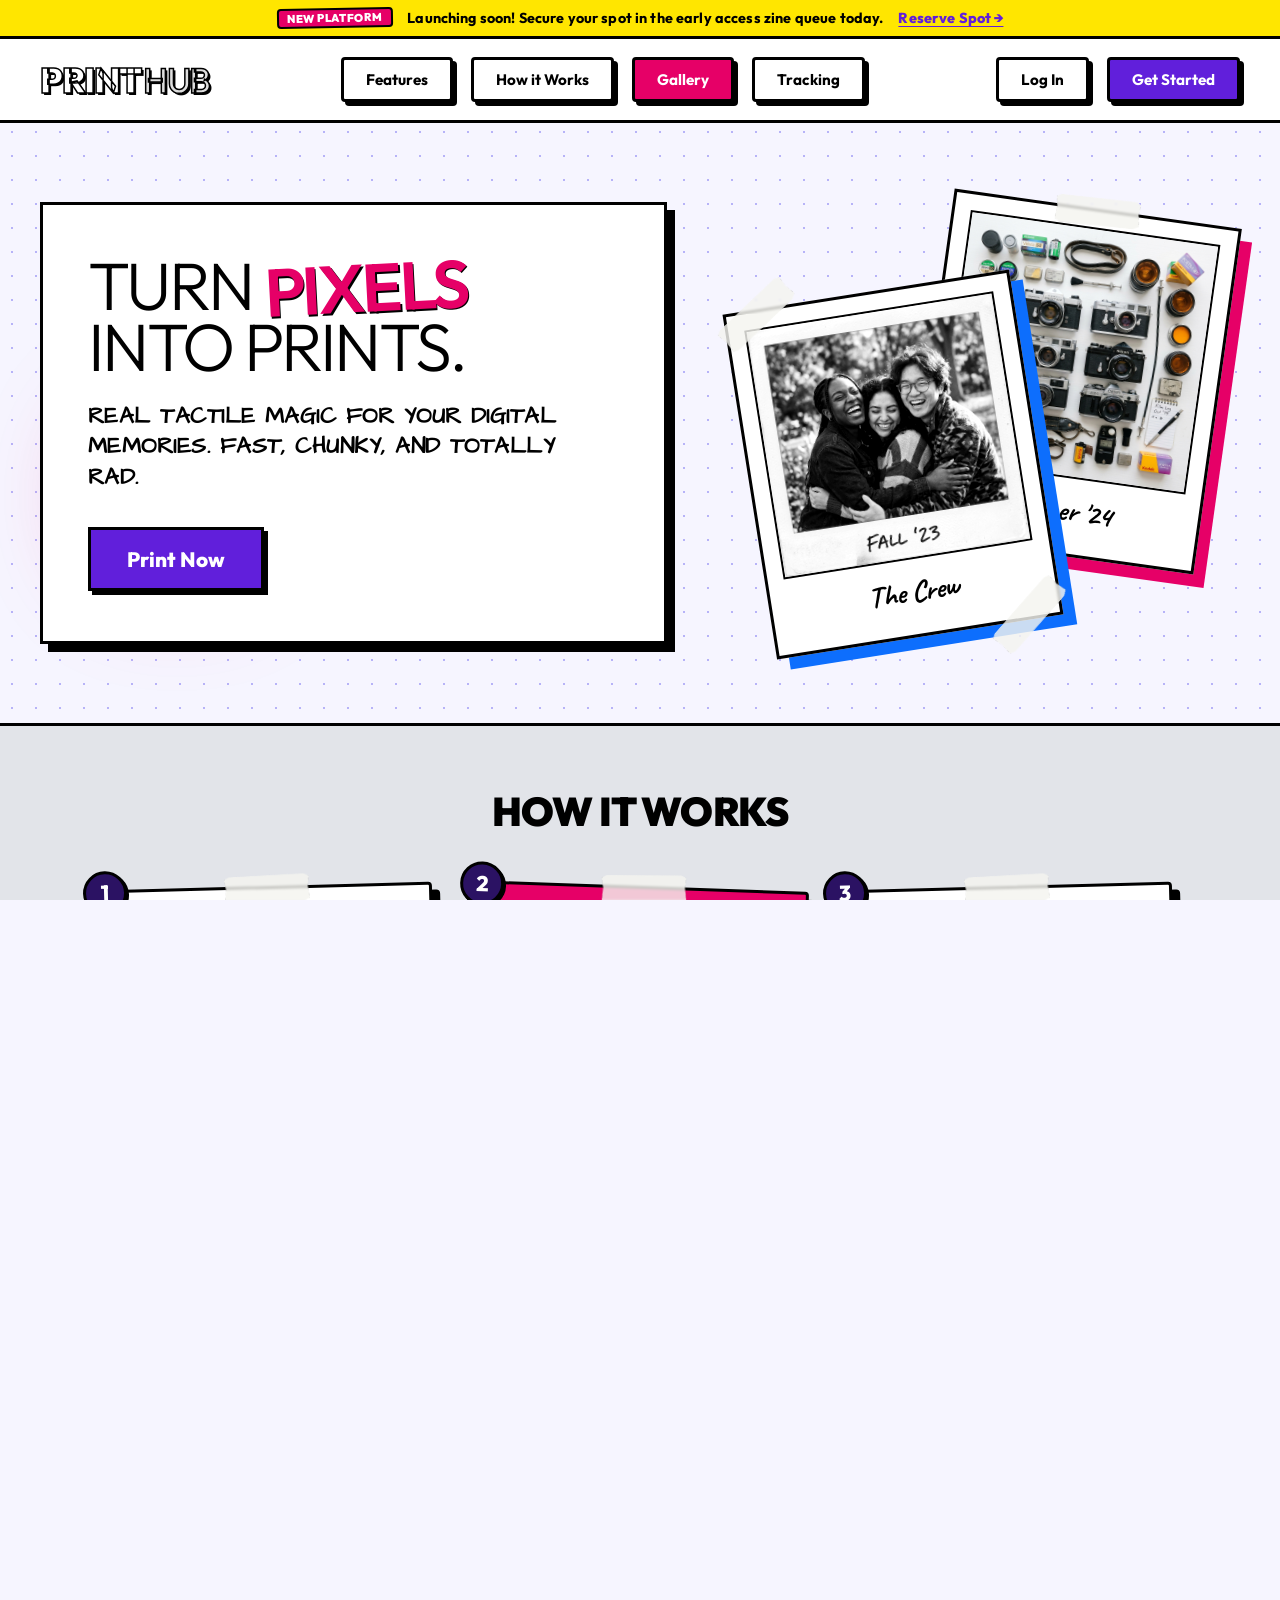
==== commit 1a115cb0: "update footer" ====
--- a/index.html
+++ b/index.html
@@ -431,23 +431,89 @@
         <!-- Footer Section -->
         <footer class="footer-section">
             <div class="footer-container">
-                <!-- Left copyright info block -->
-                <div class="footer-card footer-left-card">
+                <!-- Column 1: Brand & Socials -->
+                <div class="footer-col brand-col">
                     <h3 class="footer-logo">
                         <span class="logo-text">PRINT</span><span class="logo-subtext">HUB</span>
                     </h3>
-                    <p class="footer-copy">
-                        © 2026 Print Hub. Turning digital memories into tactile 3D treasures.
+                    <p class="footer-desc">
+                        Turning digital snapshots into tactile darkroom magic. Real ink, heavy prints, shipped straight to your door.
                     </p>
-                </div>
-
-                <!-- Right links block (Pink Background) -->
-                <div class="footer-card footer-links-card">
-                    <a href="#privacy" class="footer-link-btn"><span>Privacy Policy</span></a>
-                    <a href="#terms" class="footer-link-btn"><span>Terms of Service</span></a>
-                    <a href="#shipping" class="footer-link-btn"><span>Shipping Info</span></a>
-                    <a href="#support" class="footer-link-btn"><span>Support</span></a>
-                    <a href="#instagram" class="footer-link-btn btn-purple"><span>Instagram</span></a>
+                    <div class="footer-socials">
+                        <a href="https://instagram.com" target="_blank" class="social-btn" aria-label="Instagram">
+                            <svg xmlns="http://www.w3.org/2000/svg" width="20" height="20" viewBox="0 0 24 24" fill="none" stroke="currentColor" stroke-width="2.5" stroke-linecap="round" stroke-linejoin="round" class="social-icon">
+                                <rect x="2" y="2" width="20" height="20" rx="5" ry="5"></rect>
+                                <path d="M16 11.37A4 4 0 1 1 12.63 8 4 4 0 0 1 16 11.37z"></path>
+                                <line x1="17.5" y1="6.5" x2="17.51" y2="6.5"></line>
+                            </svg>
+                        </a>
+                        <a href="https://pinterest.com" target="_blank" class="social-btn" aria-label="Pinterest">
+                            <svg xmlns="http://www.w3.org/2000/svg" width="20" height="20" viewBox="0 0 24 24" fill="none" stroke="currentColor" stroke-width="2.5" stroke-linecap="round" stroke-linejoin="round" class="social-icon">
+                                <path d="M8 22c-.66 0-1.12-.55-1.12-1.2 0-.6.18-1.57.38-2.42L8.5 13.3c-.2-.42-.32-.97-.32-1.6 0-2.2 1.25-3.85 2.85-3.85 1.34 0 2 .9 2 2.2 0 1.34-.84 3.35-1.28 5.2-.37 1.57.77 2.85 2.3 2.85 2.76 0 4.9-2.9 4.9-7.1 0-3.7-2.67-6.3-6.5-6.3-4.4 0-7 3.3-7 6.74 0 1.33.5 2.76 1.15 3.54.12.15.14.28.1.44-.1.4-.35,1.5-.4,1.7-.06.26-.2.32-.47.2-1.78-.83-2.9-3.46-2.9-5.56C2.5 7.15 6 3 12.3 3c5 0 8.7 3.6 8.7 8.1 0 5-3.15 8.6-7.25 8.6-1.4 0-2.73-.74-3.18-1.6l-.87 3.3c-.3 1.15-1.15 2.6-1.7 3.5A10 10 0 0 0 8 22z"></path>
+                            </svg>
+                        </a>
+                        <a href="https://twitter.com" target="_blank" class="social-btn" aria-label="Twitter">
+                            <svg xmlns="http://www.w3.org/2000/svg" width="18" height="18" viewBox="0 0 24 24" fill="none" stroke="currentColor" stroke-width="2.5" stroke-linecap="round" stroke-linejoin="round" class="social-icon">
+                                <path d="M4 4l11.733 16h4.267l-11.733 -16z"></path>
+                                <path d="M4 20l6.768 -6.768m2.46 -2.46l6.772 -6.772"></path>
+                            </svg>
+                        </a>
+                        <a href="https://discord.com" target="_blank" class="social-btn" aria-label="Discord">
+                            <svg xmlns="http://www.w3.org/2000/svg" width="20" height="20" viewBox="0 0 24 24" fill="none" stroke="currentColor" stroke-width="2.5" stroke-linecap="round" stroke-linejoin="round" class="social-icon">
+                                <path d="M18 8a6 6 0 0 0-12 0c0 3 2 6 6 6s6-3 6-6Z"></path>
+                                <circle cx="9" cy="8" r="1"></circle>
+                                <circle cx="15" cy="8" r="1"></circle>
+                                <path d="M12 14c.5 1.5 1.5 3 3.5 3.5A9.7 9.7 0 0 1 12 18a9.7 9.7 0 0 1-3.5-.5C10.5 17 11.5 15.5 12 14Z"></path>
+                            </svg>
+                        </a>
+                    </div>
+                </div>
+
+                <!-- Column 2: Shop Links -->
+                <div class="footer-col links-col">
+                    <h4 class="footer-col-title">SHOP</h4>
+                    <ul class="footer-links-list">
+                        <li><a href="#get-started">Custom Polaroids</a></li>
+                        <li><a href="memories.html">Creations Board</a></li>
+                        <li><a href="#features">Features</a></li>
+                        <li><a href="#how-it-works">How It Works</a></li>
+                    </ul>
+                </div>
+
+                <!-- Column 3: Support Links -->
+                <div class="footer-col links-col">
+                    <h4 class="footer-col-title">SUPPORT</h4>
+                    <ul class="footer-links-list">
+                        <li><a href="tracking.html">Track Order</a></li>
+                        <li><a href="#shipping">Shipping Info</a></li>
+                        <li><a href="#faqs">FAQs / Help</a></li>
+                        <li><a href="#support">Contact Support</a></li>
+                    </ul>
+                </div>
+
+                <!-- Column 4: Newsletter -->
+                <div class="footer-col newsletter-col">
+                    <h4 class="footer-col-title">STAY RAD</h4>
+                    <p class="newsletter-desc">Get developed news, printing tips, and early access alerts.</p>
+                    <form class="footer-newsletter-form" onsubmit="event.preventDefault(); alert('Rad! You are subscribed.'); this.reset();">
+                        <div class="newsletter-input-group">
+                            <input type="email" placeholder="YOUR EMAIL" class="newsletter-input" required>
+                            <button type="submit" class="newsletter-btn"><span>SUB</span></button>
+                        </div>
+                    </form>
+                </div>
+            </div>
+
+            <!-- Bottom Copyright Bar -->
+            <div class="footer-bottom-bar">
+                <div class="footer-bottom-container">
+                    <p class="copyright-text">
+                        &copy; 2026 PRINTHUB INC. ALL RIGHTS RESERVED.
+                    </p>
+                    <div class="footer-legal-links">
+                        <a href="#privacy" class="legal-link">PRIVACY POLICY</a>
+                        <a href="#terms" class="legal-link">TERMS OF SERVICE</a>
+                    </div>
                 </div>
             </div>
         </footer>
--- a/style.css
+++ b/style.css
@@ -1318,35 +1318,37 @@
 
 
 /* ==========================================================
-   Footer Section
+   Footer Section (Premium Neobrutalist Redesign)
    ========================================================== */
 .footer-section {
     position: relative;
     border-top: var(--border-width) solid var(--dark);
-    padding: 80px 40px 100px 40px;
+    background-color: var(--light);
+    padding: 80px 40px 0 40px;
     z-index: 3;
 }
 
 .footer-container {
     max-width: 1200px;
     margin: 0 auto;
-    display: flex;
-    justify-content: space-between;
-    align-items: stretch;
-    gap: 40px;
-}
-
-/* Left Card: Info */
-.footer-left-card {
-    background-color: var(--light);
-    border: var(--border-width) solid var(--dark);
-    box-shadow: var(--shadow-black-lg);
-    padding: 35px;
-    width: 380px;
-    border-radius: var(--border-radius-sm);
+    display: grid;
+    grid-template-columns: 1.2fr 0.8fr 0.8fr 1.2fr;
+    gap: 50px;
+    padding-bottom: 60px;
+}
+
+.footer-col {
     display: flex;
     flex-direction: column;
-    justify-content: center;
+    align-items: flex-start;
+}
+
+.footer-col-title {
+    font-size: 1.1rem;
+    font-weight: 900;
+    color: var(--dark);
+    margin-bottom: 22px;
+    letter-spacing: 0.05em;
 }
 
 .footer-logo {
@@ -1357,76 +1359,164 @@
     font-size: 2.2rem;
     letter-spacing: -0.04em;
     color: var(--primary);
-    margin-bottom: 15px;
-}
-
-.footer-copy {
-    font-family: 'Architects Daughter', cursive;
-    font-size: 1.05rem;
+    margin-bottom: 18px;
+}
+
+.footer-desc {
+    font-size: 0.95rem;
+    line-height: 1.5;
+    color: #4b5563;
+    font-weight: 600;
+    margin-bottom: 22px;
+    text-align: left;
+}
+
+.footer-socials {
+    display: flex;
+    gap: 10px;
+}
+
+.social-btn {
+    width: 38px;
+    height: 38px;
+    background-color: var(--light);
+    border: 2px solid var(--dark);
+    border-radius: var(--border-radius-sm);
+    color: var(--dark);
+    display: flex;
+    align-items: center;
+    justify-content: center;
+    font-size: 0.75rem;
+    font-weight: 900;
+    text-decoration: none;
+    box-shadow: 2px 2px 0 0 var(--dark);
+    transition: all 0.1s ease;
+    cursor: pointer;
+}
+
+.social-btn:hover {
+    transform: translate(-1px, -1px);
+    box-shadow: 3px 3px 0 0 var(--dark);
+    background-color: var(--pink);
+    color: var(--light);
+}
+
+.social-btn:active {
+    transform: translate(1px, 1px);
+    box-shadow: 1px 1px 0 0 var(--dark);
+}
+
+.footer-links-list {
+    list-style: none;
+    padding: 0;
+    margin: 0;
+    display: flex;
+    flex-direction: column;
+    gap: 12px;
+}
+
+.footer-links-list a {
+    color: #4b5563;
+    font-size: 0.95rem;
     font-weight: 700;
-    line-height: 1.4;
-    color: var(--dark);
-    text-transform: uppercase;
-}
-
-/* Right Card: Links (Pink Card) */
-.footer-links-card {
-    background-color: var(--pink);
-    border: var(--border-width) solid var(--dark);
-    box-shadow: var(--shadow-black-lg);
-    padding: 35px;
-    border-radius: var(--border-radius-sm);
+    text-decoration: none;
+    transition: all 0.15s ease;
+}
+
+.footer-links-list a:hover {
+    color: var(--primary);
+    padding-left: 3px;
+}
+
+.newsletter-desc {
+    font-size: 0.95rem;
+    line-height: 1.5;
+    color: #4b5563;
+    font-weight: 600;
+    margin-bottom: 18px;
+    text-align: left;
+}
+
+.footer-newsletter-form {
+    width: 100%;
+}
+
+.newsletter-input-group {
+    display: flex;
+    width: 100%;
+    max-width: 300px;
+    box-shadow: var(--shadow-black);
+    border-radius: var(--border-radius-sm);
+}
+
+.newsletter-input {
     flex: 1;
-    display: flex;
-    flex-direction: row;
-    flex-wrap: wrap;
-    justify-content: center;
-    align-items: center;
-    align-content: center;
-    gap: 14px;
-}
-
-/* Link Button */
-.footer-link-btn {
-    position: relative;
-    display: inline-block;
-    padding: 8px 18px;
+    border: var(--border-width) solid var(--dark);
+    border-right: none;
+    border-radius: var(--border-radius-sm) 0 0 var(--border-radius-sm);
+    padding: 10px 14px;
+    font-family: inherit;
+    font-size: 0.85rem;
+    font-weight: 800;
     background-color: var(--light);
-    border: 2.5px solid var(--dark);
-    border-radius: var(--border-radius-sm);
-    color: var(--dark);
-    font-weight: 800;
-    font-size: 0.85rem;
-    text-decoration: none;
-    text-transform: uppercase;
-    box-shadow: 3px 3px 0px 0px var(--dark);
-    transition: all 0.12s cubic-bezier(0.175, 0.885, 0.32, 1.275);
-    cursor: pointer;
-}
-
-.footer-link-btn span {
-    position: relative;
-    z-index: 2;
-}
-
-.footer-link-btn:hover {
-    transform: translate(-2px, -2px);
-    box-shadow: 5px 5px 0px 0px var(--dark);
-}
-
-.footer-link-btn:active {
-    transform: translate(2px, 2px);
-    box-shadow: 1px 1px 0px 0px var(--dark);
-}
-
-/* Purple modifier */
-.footer-link-btn.btn-purple {
+    outline: none;
+    color: var(--dark);
+}
+
+.newsletter-btn {
+    padding: 10px 16px;
+    border: var(--border-width) solid var(--dark);
+    border-radius: 0 var(--border-radius-sm) var(--border-radius-sm) 0;
     background-color: var(--primary);
     color: var(--light);
-}
-
-.footer-link-btn.btn-purple:hover {
+    font-weight: 900;
+    font-size: 0.85rem;
+    cursor: pointer;
+    transition: background-color 0.1s ease;
+}
+
+.newsletter-btn:hover {
     background-color: var(--primary-hover);
+}
+
+.footer-bottom-bar {
+    border-top: var(--border-width) solid var(--dark);
+    background-color: #f3f4f6;
+    margin-left: -40px;
+    margin-right: -40px;
+    padding: 24px 40px;
+}
+
+.footer-bottom-container {
+    max-width: 1200px;
+    margin: 0 auto;
+    display: flex;
+    justify-content: space-between;
+    align-items: center;
+}
+
+.copyright-text {
+    font-size: 0.85rem;
+    font-weight: 900;
+    color: var(--dark);
+}
+
+.footer-legal-links {
+    display: flex;
+    gap: 20px;
+}
+
+.legal-link {
+    font-size: 0.8rem;
+    font-weight: 900;
+    color: var(--dark);
+    text-decoration: underline;
+    text-underline-offset: 3px;
+    transition: color 0.15s ease;
+}
+
+.legal-link:hover {
+    color: var(--pink);
 }
 
 
@@ -1532,12 +1622,8 @@
 
     /* Footer responsive */
     .footer-container {
-        flex-direction: column;
-        align-items: stretch;
-    }
-
-    .footer-left-card {
-        width: 100%;
+        grid-template-columns: 1fr 1fr;
+        gap: 40px;
     }
 }
 
@@ -1678,11 +1764,13 @@
 
     /* Footer mobile */
     .footer-section {
-        padding: 60px 20px;
-    }
-
-    .footer-links-card {
-        padding: 24px;
+        padding: 60px 20px 0 20px;
+    }
+
+    .footer-bottom-bar {
+        margin-left: -20px;
+        margin-right: -20px;
+        padding: 24px 20px;
     }
 }
 
@@ -3263,4 +3351,30 @@
     box-shadow: 4px 4px 0 0 var(--primary);
 }
 
-
+@media (max-width: 600px) {
+    .footer-container {
+        grid-template-columns: 1fr;
+        gap: 30px;
+    }
+    
+    .footer-col {
+        align-items: center;
+        text-align: center;
+    }
+    
+    .footer-desc, .newsletter-desc {
+        text-align: center;
+    }
+    
+    .footer-bottom-container {
+        flex-direction: column;
+        gap: 15px;
+        text-align: center;
+    }
+    
+    .newsletter-input-group {
+        margin: 0 auto;
+    }
+}
+
+
